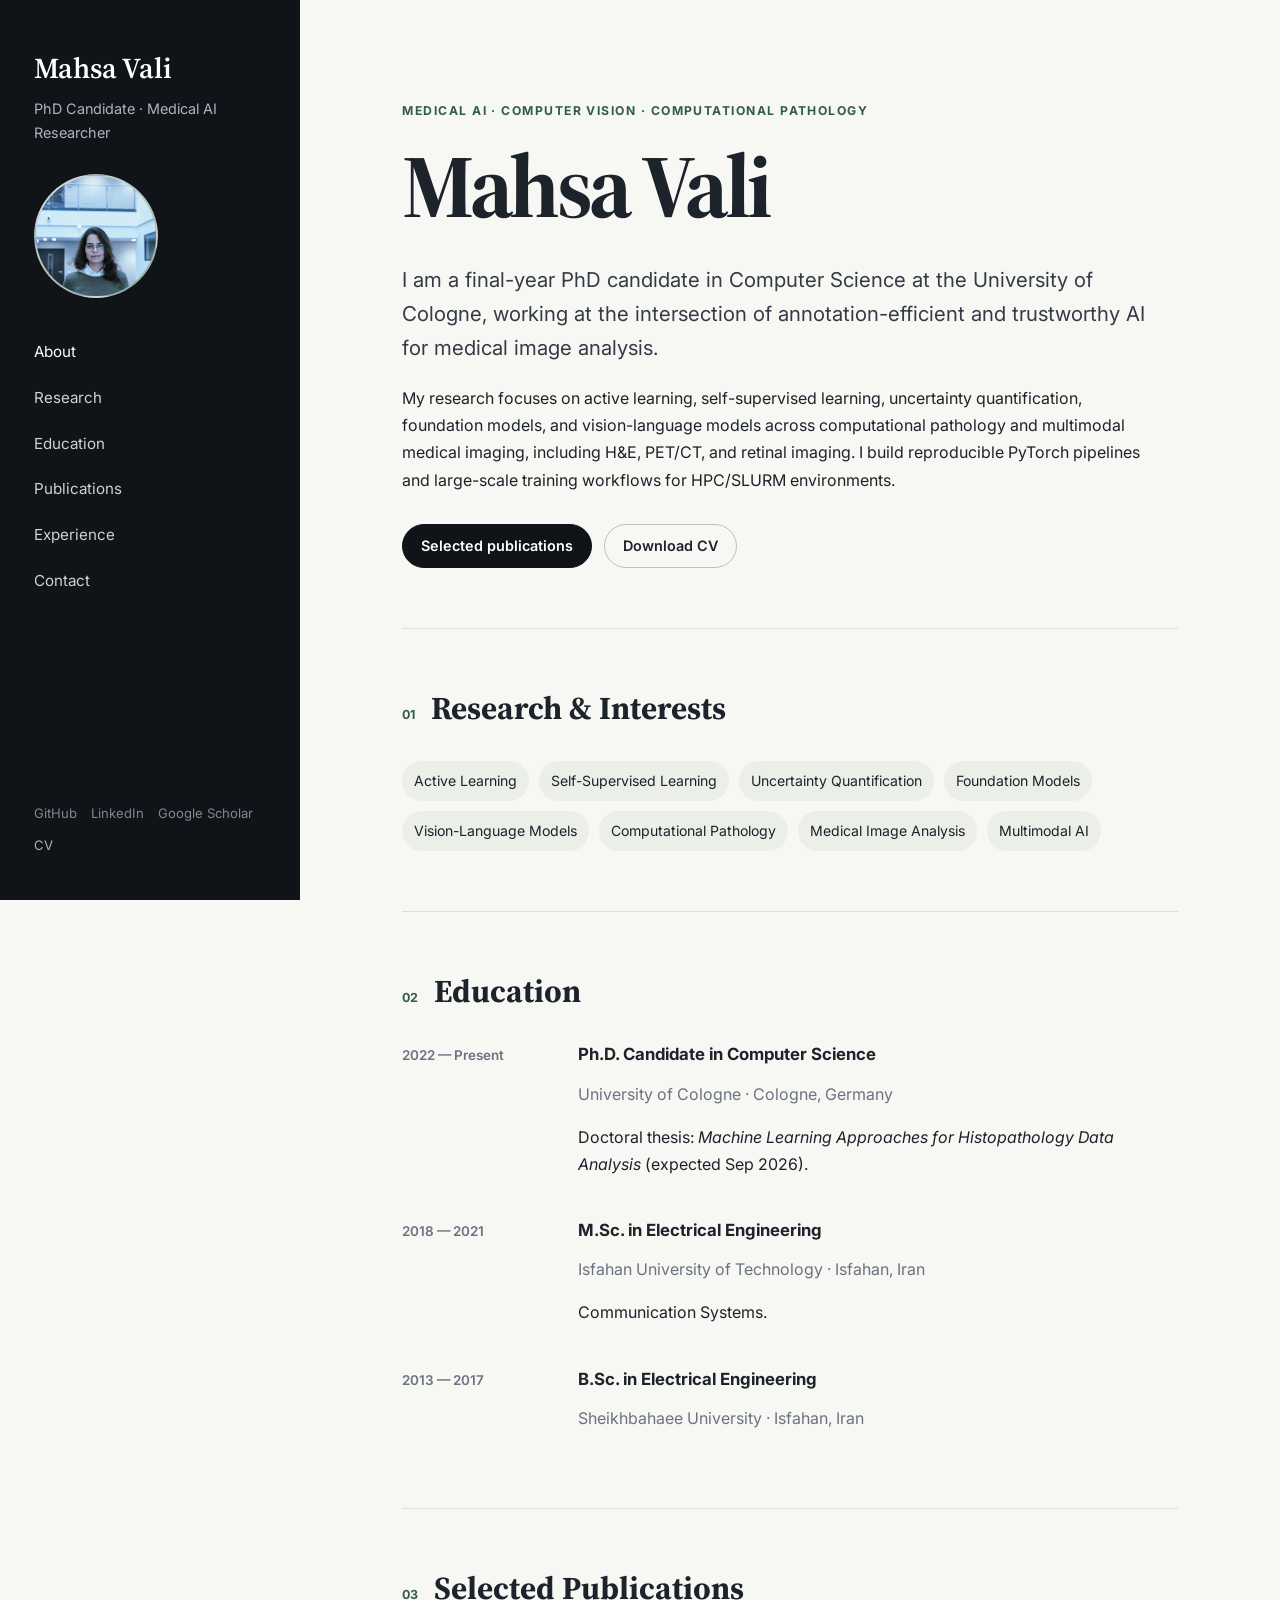
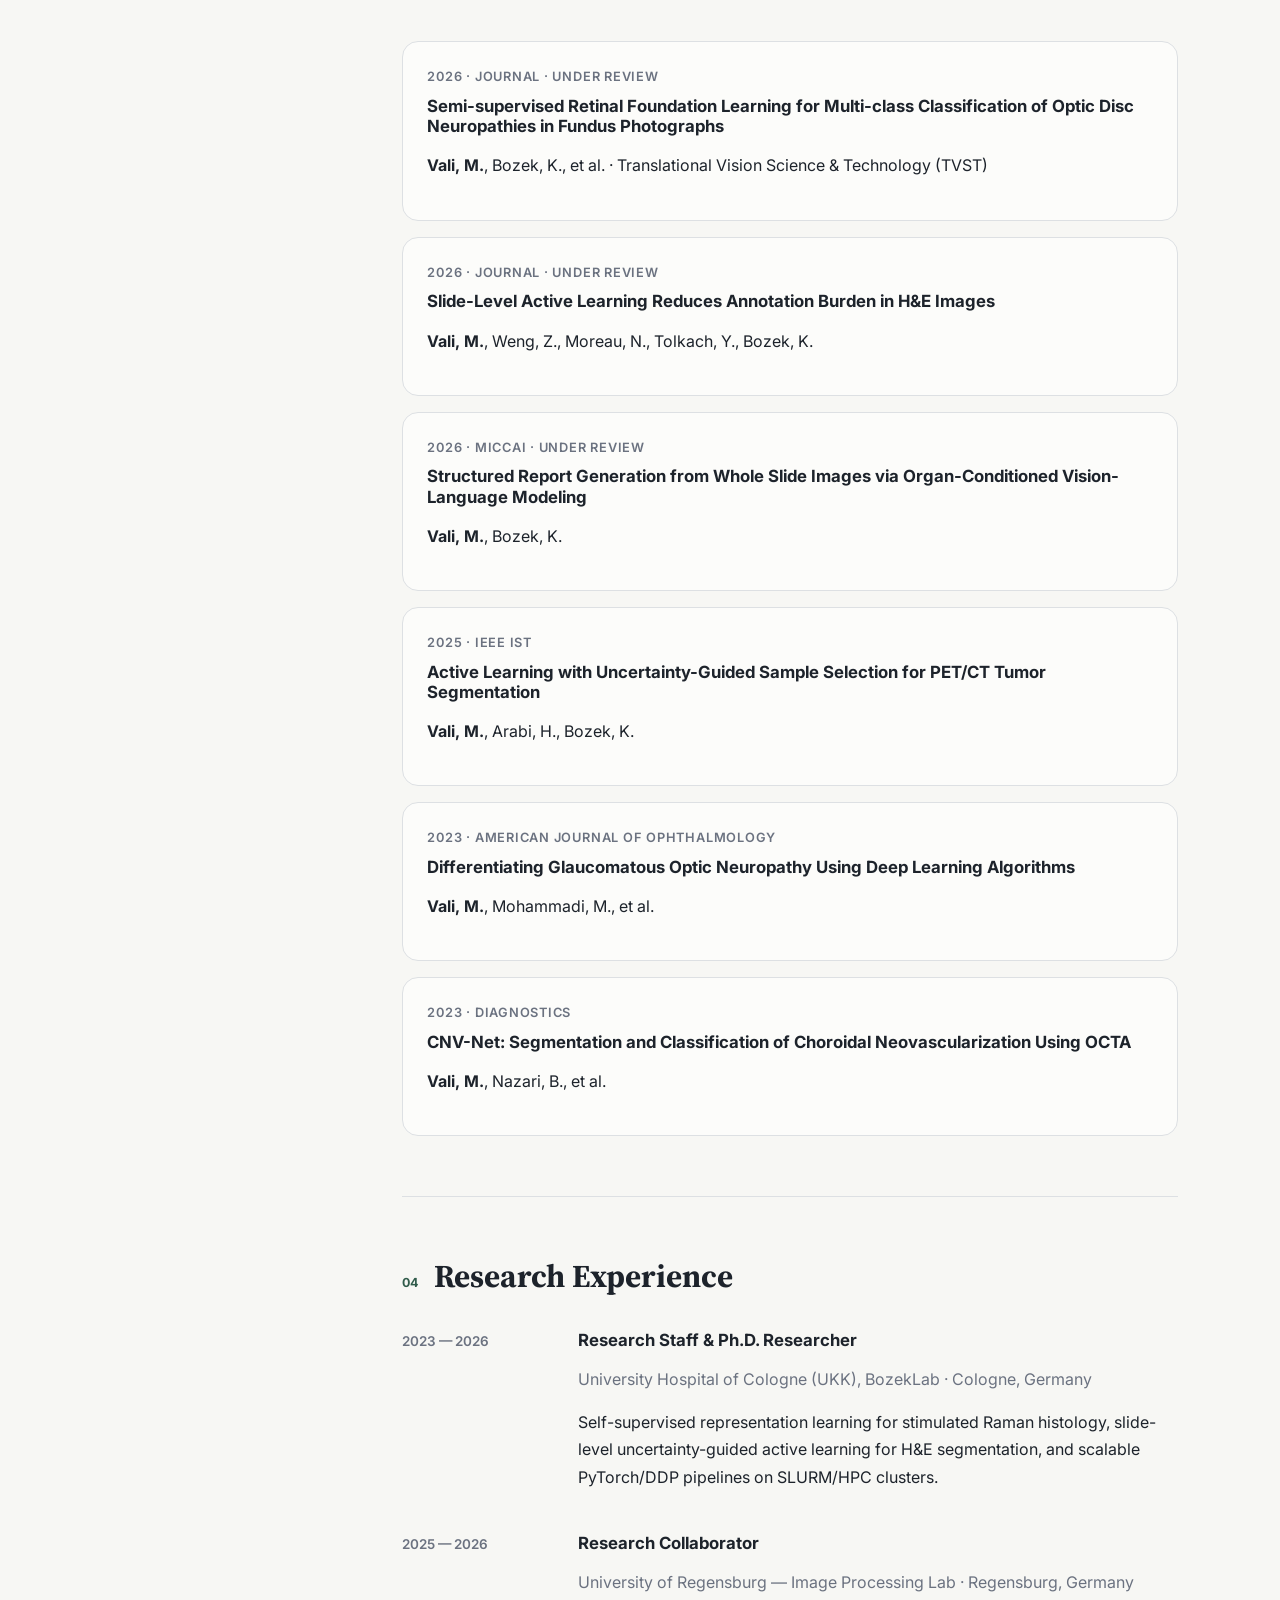
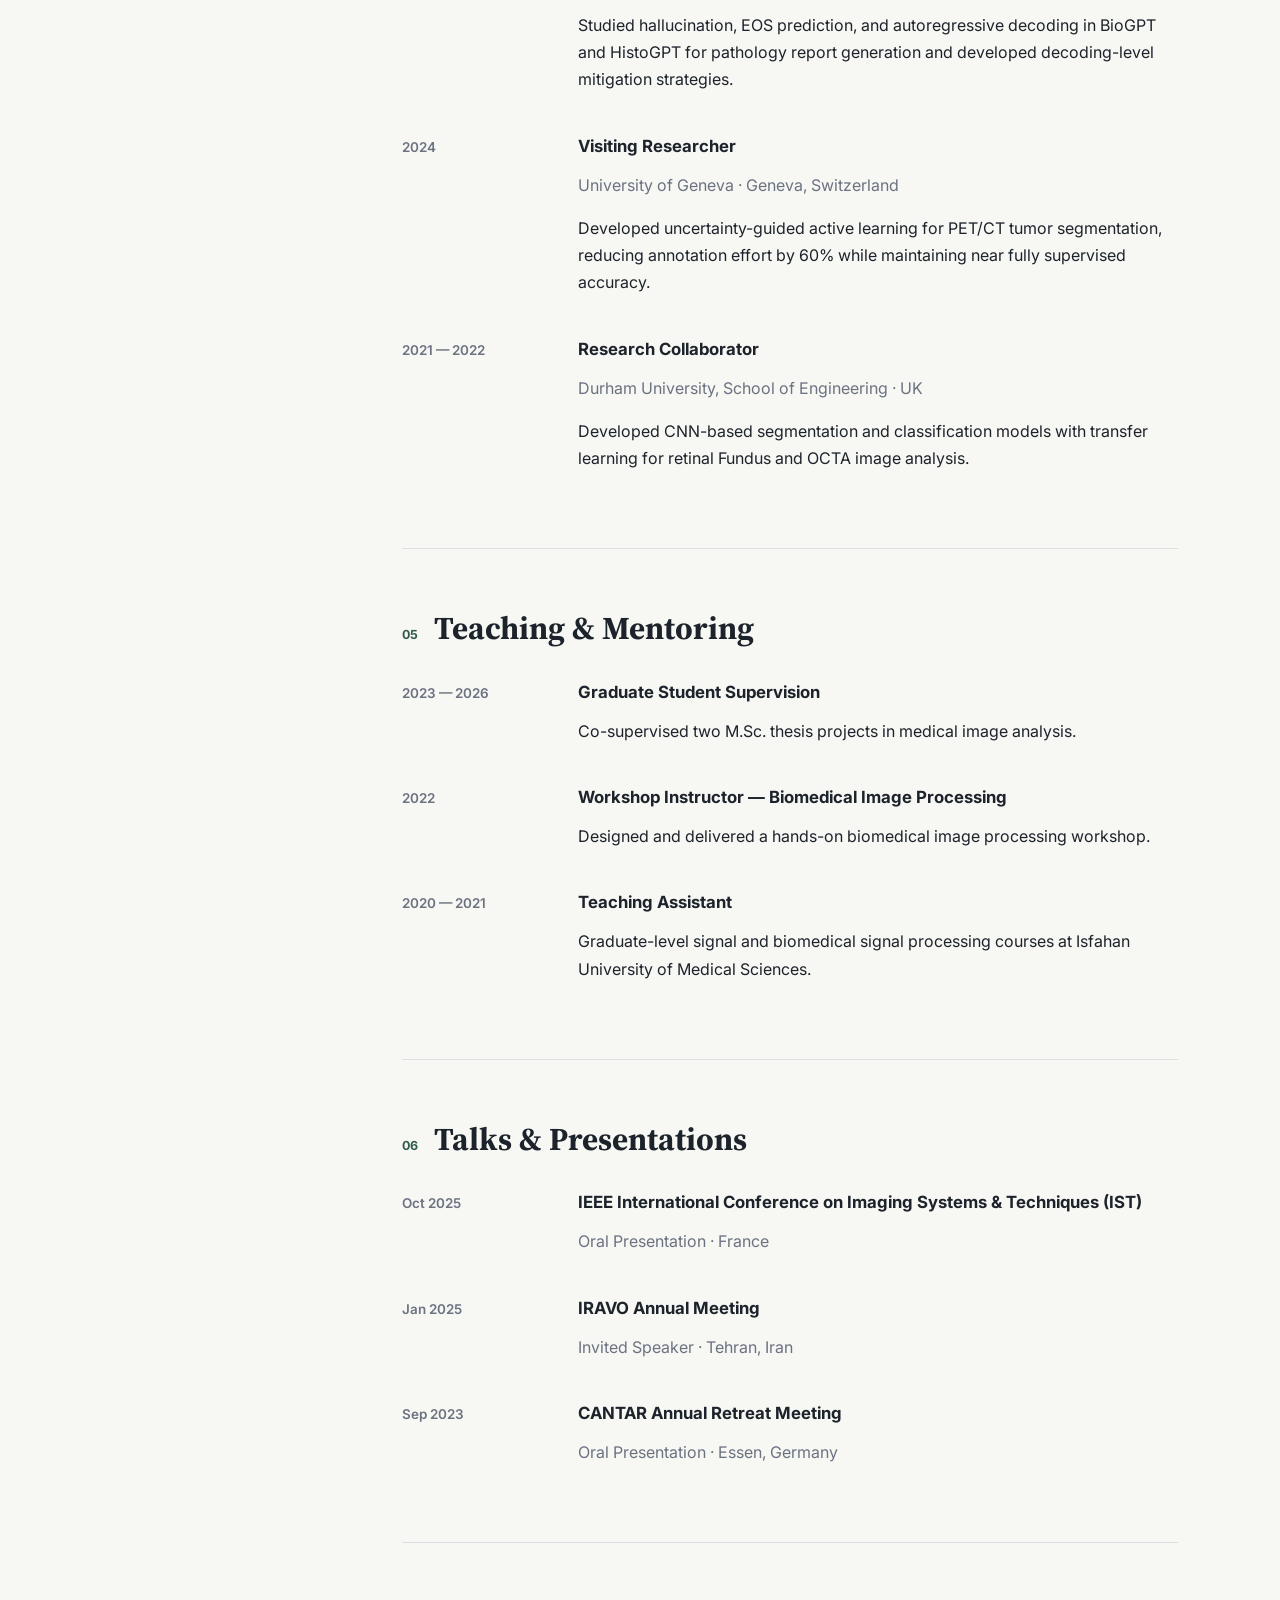
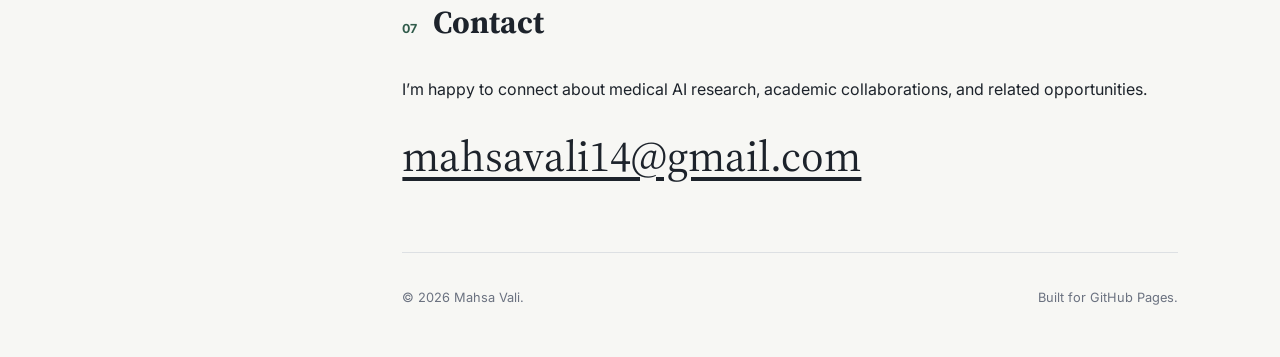
==== index.html @ ec0c9c68 "Add files via upload" ====
<!doctype html>
<html lang="en">
<head>
  <meta charset="utf-8" />
  <meta name="viewport" content="width=device-width, initial-scale=1" />
  <meta name="description" content="Mahsa Vali — PhD candidate and medical AI researcher working on trustworthy and annotation-efficient AI for medical image analysis." />
  <title>Mahsa Vali — Medical AI Researcher</title>
  <link rel="preconnect" href="https://fonts.googleapis.com">
  <link rel="preconnect" href="https://fonts.gstatic.com" crossorigin>
  <link href="https://fonts.googleapis.com/css2?family=Inter:wght@400;500;600;700&family=Source+Serif+4:wght@500;600&display=swap" rel="stylesheet">
  <link rel="stylesheet" href="assets/styles.css" />
</head>
<body>
  <div class="page-shell">
    <aside class="sidebar">
      <a class="brand" href="#home">Mahsa Vali</a>
      <p class="role">PhD Candidate · Medical AI Researcher</p>

      <img class="avatar" src="assets/profile.jpg" alt="Portrait of Mahsa Vali" />

      <nav class="nav" aria-label="Main navigation">
        <a href="#about">About</a>
        <a href="#research">Research</a>
        <a href="#education">Education</a>
        <a href="#publications">Publications</a>
        <a href="#experience">Experience</a>
        <a href="#contact">Contact</a>
      </nav>

      <div class="socials">
        <span>GitHub</span>
        <span>LinkedIn</span>
        <span>Google Scholar</span>
        <a href="assets/cv.pdf">CV</a>
      </div>
    </aside>

    <main class="content" id="home">
      <section class="hero" id="about">
        <span class="eyebrow">Medical AI · Computer Vision · Computational Pathology</span>
        <h1>Mahsa Vali</h1>
        <p class="lead">I am a final-year PhD candidate in Computer Science at the University of Cologne, working at the intersection of annotation-efficient and trustworthy AI for medical image analysis.</p>
        <p>My research focuses on active learning, self-supervised learning, uncertainty quantification, foundation models, and vision-language models across computational pathology and multimodal medical imaging, including H&amp;E, PET/CT, and retinal imaging. I build reproducible PyTorch pipelines and large-scale training workflows for HPC/SLURM environments.</p>
        <div class="cta-row">
          <a class="button primary" href="#publications">Selected publications</a>
          <a class="button" href="assets/cv.pdf">Download CV</a>
        </div>
      </section>

      <section id="research">
        <div class="section-heading">
          <span>01</span>
          <h2>Research & Interests</h2>
        </div>
        <div class="tag-grid">
          <span>Active Learning</span>
          <span>Self-Supervised Learning</span>
          <span>Uncertainty Quantification</span>
          <span>Foundation Models</span>
          <span>Vision-Language Models</span>
          <span>Computational Pathology</span>
          <span>Medical Image Analysis</span>
          <span>Multimodal AI</span>
        </div>
      </section>

      <section id="education">
        <div class="section-heading"><span>02</span><h2>Education</h2></div>
        <div class="timeline">
          <article><div class="time">2022 — Present</div><div><h3>Ph.D. Candidate in Computer Science</h3><p class="muted">University of Cologne · Cologne, Germany</p><p>Doctoral thesis: <em>Machine Learning Approaches for Histopathology Data Analysis</em> (expected Sep 2026).</p></div></article>
          <article><div class="time">2018 — 2021</div><div><h3>M.Sc. in Electrical Engineering</h3><p class="muted">Isfahan University of Technology · Isfahan, Iran</p><p>Communication Systems.</p></div></article>
          <article><div class="time">2013 — 2017</div><div><h3>B.Sc. in Electrical Engineering</h3><p class="muted">Sheikhbahaee University · Isfahan, Iran</p></div></article>
        </div>
      </section>

      <section id="publications">
        <div class="section-heading"><span>03</span><h2>Selected Publications</h2></div>
        <div class="cards">
          <article class="card"><p class="meta">2026 · Journal · Under review</p><h3>Semi-supervised Retinal Foundation Learning for Multi-class Classification of Optic Disc Neuropathies in Fundus Photographs</h3><p><strong>Vali, M.</strong>, Bozek, K., et al. · Translational Vision Science &amp; Technology (TVST)</p></article>
          <article class="card"><p class="meta">2026 · Journal · Under review</p><h3>Slide-Level Active Learning Reduces Annotation Burden in H&amp;E Images</h3><p><strong>Vali, M.</strong>, Weng, Z., Moreau, N., Tolkach, Y., Bozek, K.</p></article>
          <article class="card"><p class="meta">2026 · MICCAI · Under review</p><h3>Structured Report Generation from Whole Slide Images via Organ-Conditioned Vision-Language Modeling</h3><p><strong>Vali, M.</strong>, Bozek, K.</p></article>
          <article class="card"><p class="meta">2025 · IEEE IST</p><h3>Active Learning with Uncertainty-Guided Sample Selection for PET/CT Tumor Segmentation</h3><p><strong>Vali, M.</strong>, Arabi, H., Bozek, K.</p></article>
          <article class="card"><p class="meta">2023 · American Journal of Ophthalmology</p><h3>Differentiating Glaucomatous Optic Neuropathy Using Deep Learning Algorithms</h3><p><strong>Vali, M.</strong>, Mohammadi, M., et al.</p></article>
          <article class="card"><p class="meta">2023 · Diagnostics</p><h3>CNV-Net: Segmentation and Classification of Choroidal Neovascularization Using OCTA</h3><p><strong>Vali, M.</strong>, Nazari, B., et al.</p></article>
        </div>
      </section>

      <section id="experience">
        <div class="section-heading"><span>04</span><h2>Research Experience</h2></div>
        <div class="timeline">
          <article><div class="time">2023 — 2026</div><div><h3>Research Staff &amp; Ph.D. Researcher</h3><p class="muted">University Hospital of Cologne (UKK), BozekLab · Cologne, Germany</p><p>Self-supervised representation learning for stimulated Raman histology, slide-level uncertainty-guided active learning for H&amp;E segmentation, and scalable PyTorch/DDP pipelines on SLURM/HPC clusters.</p></div></article>
          <article><div class="time">2025 — 2026</div><div><h3>Research Collaborator</h3><p class="muted">University of Regensburg — Image Processing Lab · Regensburg, Germany</p><p>Studied hallucination, EOS prediction, and autoregressive decoding in BioGPT and HistoGPT for pathology report generation and developed decoding-level mitigation strategies.</p></div></article>
          <article><div class="time">2024</div><div><h3>Visiting Researcher</h3><p class="muted">University of Geneva · Geneva, Switzerland</p><p>Developed uncertainty-guided active learning for PET/CT tumor segmentation, reducing annotation effort by 60% while maintaining near fully supervised accuracy.</p></div></article>
          <article><div class="time">2021 — 2022</div><div><h3>Research Collaborator</h3><p class="muted">Durham University, School of Engineering · UK</p><p>Developed CNN-based segmentation and classification models with transfer learning for retinal Fundus and OCTA image analysis.</p></div></article>
        </div>
      </section>

      <section id="teaching">
        <div class="section-heading"><span>05</span><h2>Teaching &amp; Mentoring</h2></div>
        <div class="timeline">
          <article><div class="time">2023 — 2026</div><div><h3>Graduate Student Supervision</h3><p>Co-supervised two M.Sc. thesis projects in medical image analysis.</p></div></article>
          <article><div class="time">2022</div><div><h3>Workshop Instructor — Biomedical Image Processing</h3><p>Designed and delivered a hands-on biomedical image processing workshop.</p></div></article>
          <article><div class="time">2020 — 2021</div><div><h3>Teaching Assistant</h3><p>Graduate-level signal and biomedical signal processing courses at Isfahan University of Medical Sciences.</p></div></article>
        </div>
      </section>

      <section id="talks">
        <div class="section-heading"><span>06</span><h2>Talks &amp; Presentations</h2></div>
        <div class="timeline">
          <article><div class="time">Oct 2025</div><div><h3>IEEE International Conference on Imaging Systems &amp; Techniques (IST)</h3><p class="muted">Oral Presentation · France</p></div></article>
          <article><div class="time">Jan 2025</div><div><h3>IRAVO Annual Meeting</h3><p class="muted">Invited Speaker · Tehran, Iran</p></div></article>
          <article><div class="time">Sep 2023</div><div><h3>CANTAR Annual Retreat Meeting</h3><p class="muted">Oral Presentation · Essen, Germany</p></div></article>
        </div>
      </section>

      <section id="contact" class="contact-section">
        <div class="section-heading">
          <span>07</span>
          <h2>Contact</h2>
        </div>
        <p>I’m happy to connect about medical AI research, academic collaborations, and related opportunities.</p>
        <a class="email-link" href="mailto:mahsavali14@gmail.com">mahsavali14@gmail.com</a>
      </section>

      <footer>
        <span>© <span id="year"></span> Mahsa Vali.</span>
        <span>Built for GitHub Pages.</span>
      </footer>
    </main>
  </div>

  <script src="assets/script.js"></script>
</body>
</html>
---- assets/styles.css ----
:root {
  --bg: #f7f7f4;
  --panel: #101317;
  --text: #1d232b;
  --muted: #6b7280;
  --line: #dde0e3;
  --accent: #315c4b;
  --soft: #eceee8;
  --white: #ffffff;
}

* { box-sizing: border-box; }
html { scroll-behavior: smooth; }
body {
  margin: 0;
  background: var(--bg);
  color: var(--text);
  font-family: Inter, system-ui, -apple-system, BlinkMacSystemFont, "Segoe UI", sans-serif;
  line-height: 1.7;
}
a { color: inherit; }
.page-shell { min-height: 100vh; }
.sidebar {
  position: fixed;
  inset: 0 auto 0 0;
  width: 300px;
  padding: 44px 34px;
  background: var(--panel);
  color: var(--white);
  display: flex;
  flex-direction: column;
  overflow-y: auto;
}
.brand {
  font-family: "Source Serif 4", Georgia, serif;
  font-size: 1.8rem;
  font-weight: 600;
  text-decoration: none;
}
.role { margin: 4px 0 28px; color: #aeb5bd; font-size: .9rem; }
.avatar {
  width: 124px;
  aspect-ratio: 1;
  border-radius: 50%;
  display: grid;
  place-items: center;
  margin-bottom: 34px;
  background: linear-gradient(145deg, #d6ddda, #7e988e);
  color: #17362a;
  font-family: "Source Serif 4", Georgia, serif;
  font-size: 2rem;
  font-weight: 600;
}
.nav { display: grid; gap: 6px; }
.nav a {
  padding: 7px 0;
  color: #cdd2d7;
  text-decoration: none;
  font-size: .95rem;
}
.nav a:hover, .nav a.active { color: #fff; }
.socials {
  margin-top: auto;
  padding-top: 34px;
  display: flex;
  flex-wrap: wrap;
  gap: 9px 14px;
}
.socials a { color: #aeb5bd; font-size: .82rem; text-decoration: none; }
.socials a:hover { color: #fff; }
.content {
  margin-left: 300px;
  max-width: 1060px;
  padding: 72px 8vw 48px;
}
section { padding: 60px 0; border-bottom: 1px solid var(--line); }
.hero { padding-top: 24px; }
.eyebrow {
  display: inline-block;
  margin-bottom: 10px;
  color: var(--accent);
  font-weight: 700;
  letter-spacing: .12em;
  text-transform: uppercase;
  font-size: .76rem;
}
h1, h2, h3 { line-height: 1.2; }
h1 {
  margin: 0 0 24px;
  font-family: "Source Serif 4", Georgia, serif;
  font-size: clamp(3rem, 7vw, 5.7rem);
  letter-spacing: -.04em;
}
h2 {
  margin: 0;
  font-family: "Source Serif 4", Georgia, serif;
  font-size: 2rem;
}
h3 { margin: 0 0 8px; font-size: 1.05rem; }
p { max-width: 760px; }
.lead { font-size: 1.28rem; line-height: 1.65; color: #343b45; }
.muted, .meta { color: var(--muted); }
.cta-row { display: flex; flex-wrap: wrap; gap: 12px; margin-top: 30px; }
.button {
  display: inline-flex;
  align-items: center;
  min-height: 44px;
  padding: 0 18px;
  border: 1px solid #bac0c5;
  border-radius: 999px;
  text-decoration: none;
  font-weight: 600;
  font-size: .9rem;
}
.button.primary { background: var(--panel); color: #fff; border-color: var(--panel); }
.section-heading { display: flex; gap: 16px; align-items: baseline; margin-bottom: 34px; }
.section-heading > span { color: var(--accent); font-weight: 700; font-size: .78rem; }
.tag-grid { display: flex; flex-wrap: wrap; gap: 10px; }
.tag-grid span { padding: 8px 12px; background: var(--soft); border-radius: 999px; font-size: .88rem; }
.timeline { display: grid; gap: 26px; }
.timeline article { display: grid; grid-template-columns: 150px 1fr; gap: 26px; }
.time { color: var(--muted); font-size: .84rem; font-weight: 600; }
.cards { display: grid; gap: 16px; }
.card, .project-card {
  background: rgba(255,255,255,.62);
  border: 1px solid var(--line);
  border-radius: 16px;
  padding: 24px;
}
.meta { margin: 0 0 8px; font-size: .8rem; font-weight: 600; text-transform: uppercase; letter-spacing: .06em; }
.card-links { display: flex; gap: 16px; margin-top: 16px; }
.card-links a, .project-card a { color: var(--accent); font-size: .88rem; font-weight: 700; text-decoration: none; }
.project-grid { display: grid; grid-template-columns: repeat(3, 1fr); gap: 16px; }
.project-index { width: 36px; height: 36px; border-radius: 50%; display: grid; place-items: center; background: var(--soft); margin-bottom: 28px; font-weight: 700; }
.email-link { font-family: "Source Serif 4", Georgia, serif; font-size: clamp(1.6rem, 4vw, 2.7rem); text-underline-offset: 6px; }
footer { display: flex; justify-content: space-between; gap: 20px; padding-top: 34px; color: var(--muted); font-size: .8rem; }

@media (max-width: 900px) {
  .sidebar { position: relative; width: 100%; min-height: auto; padding: 28px 24px; }
  .avatar { width: 92px; margin-bottom: 20px; }
  .nav { display: flex; flex-wrap: wrap; gap: 4px 18px; }
  .socials { margin-top: 18px; padding-top: 0; }
  .content { margin-left: 0; padding: 42px 24px; }
  section { padding: 48px 0; }
  .project-grid { grid-template-columns: 1fr; }
}

@media (max-width: 600px) {
  .timeline article { grid-template-columns: 1fr; gap: 4px; }
  footer { flex-direction: column; }
  h1 { font-size: 3.4rem; }
}
.avatar { object-fit: cover; object-position: 50% 42%; border: 2px solid rgba(255,255,255,.12); }
.socials span { color: #7f8790; font-size: .82rem; cursor: default; }
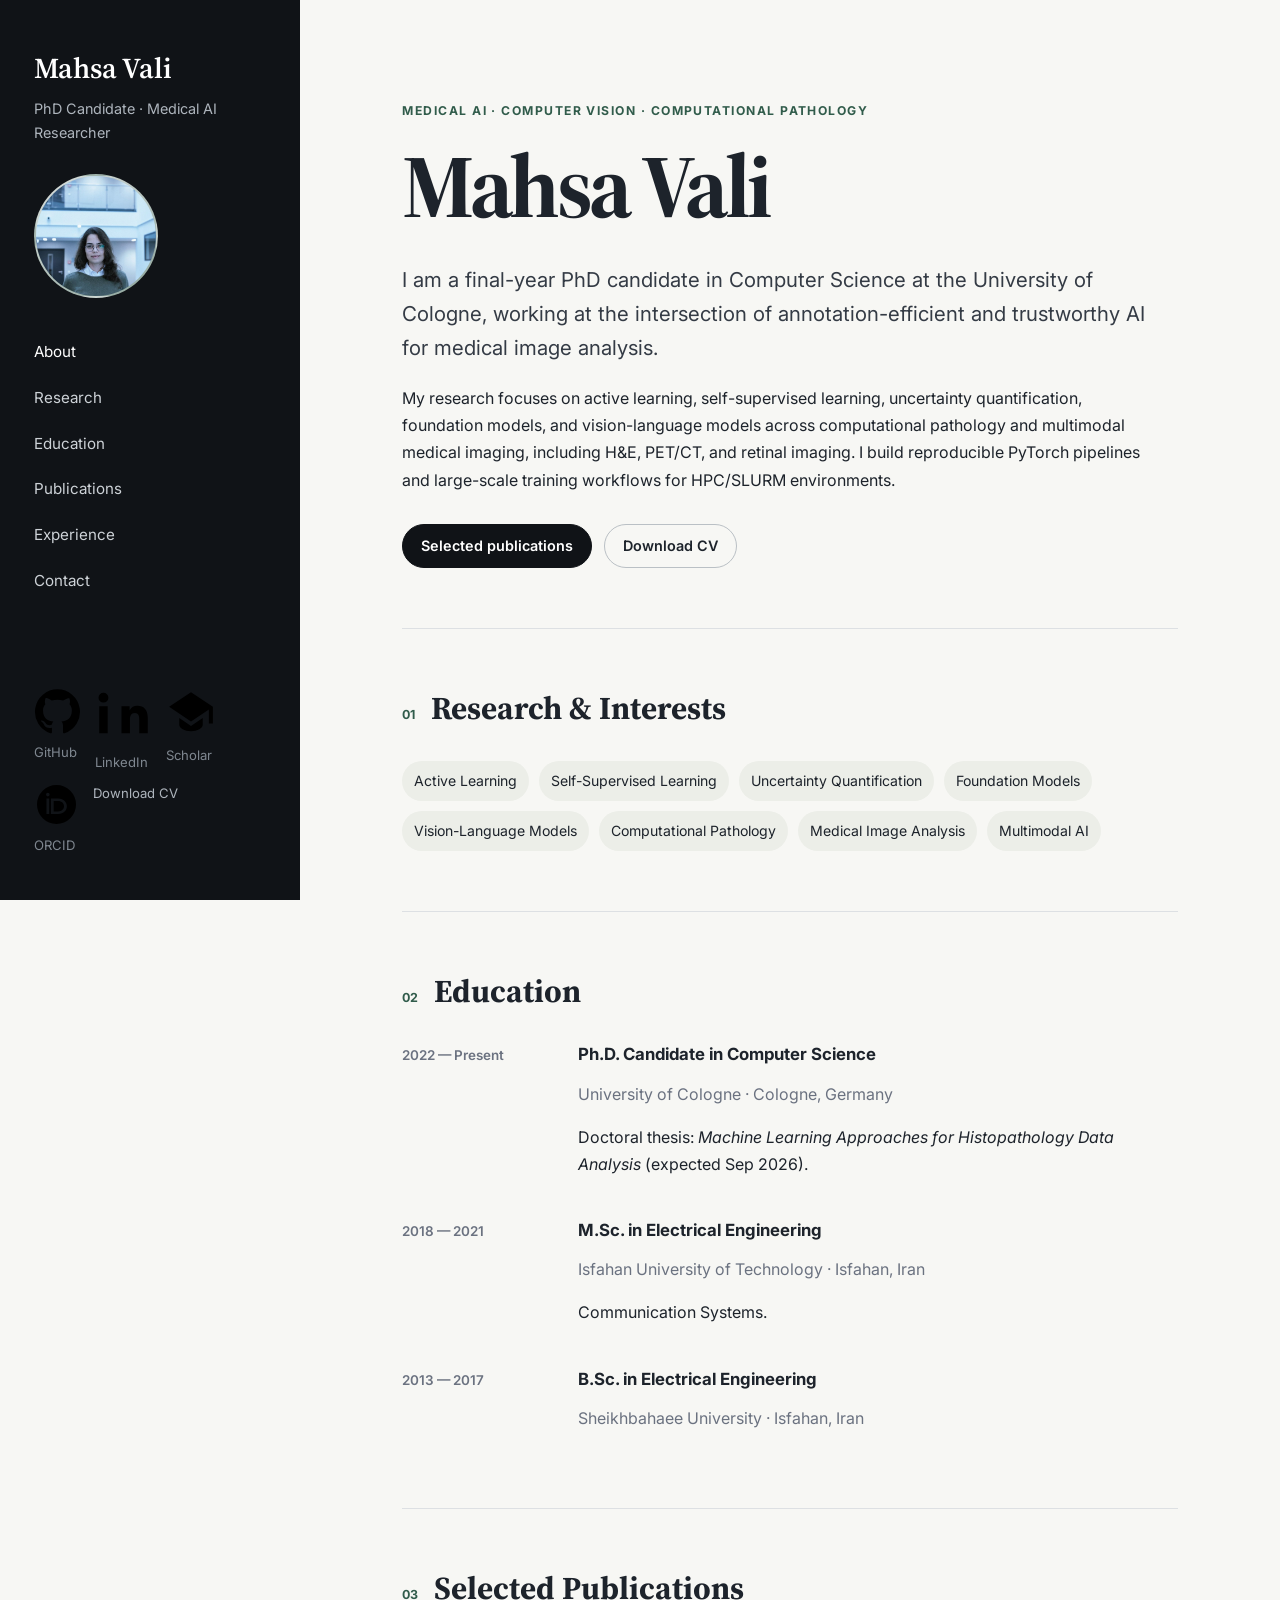
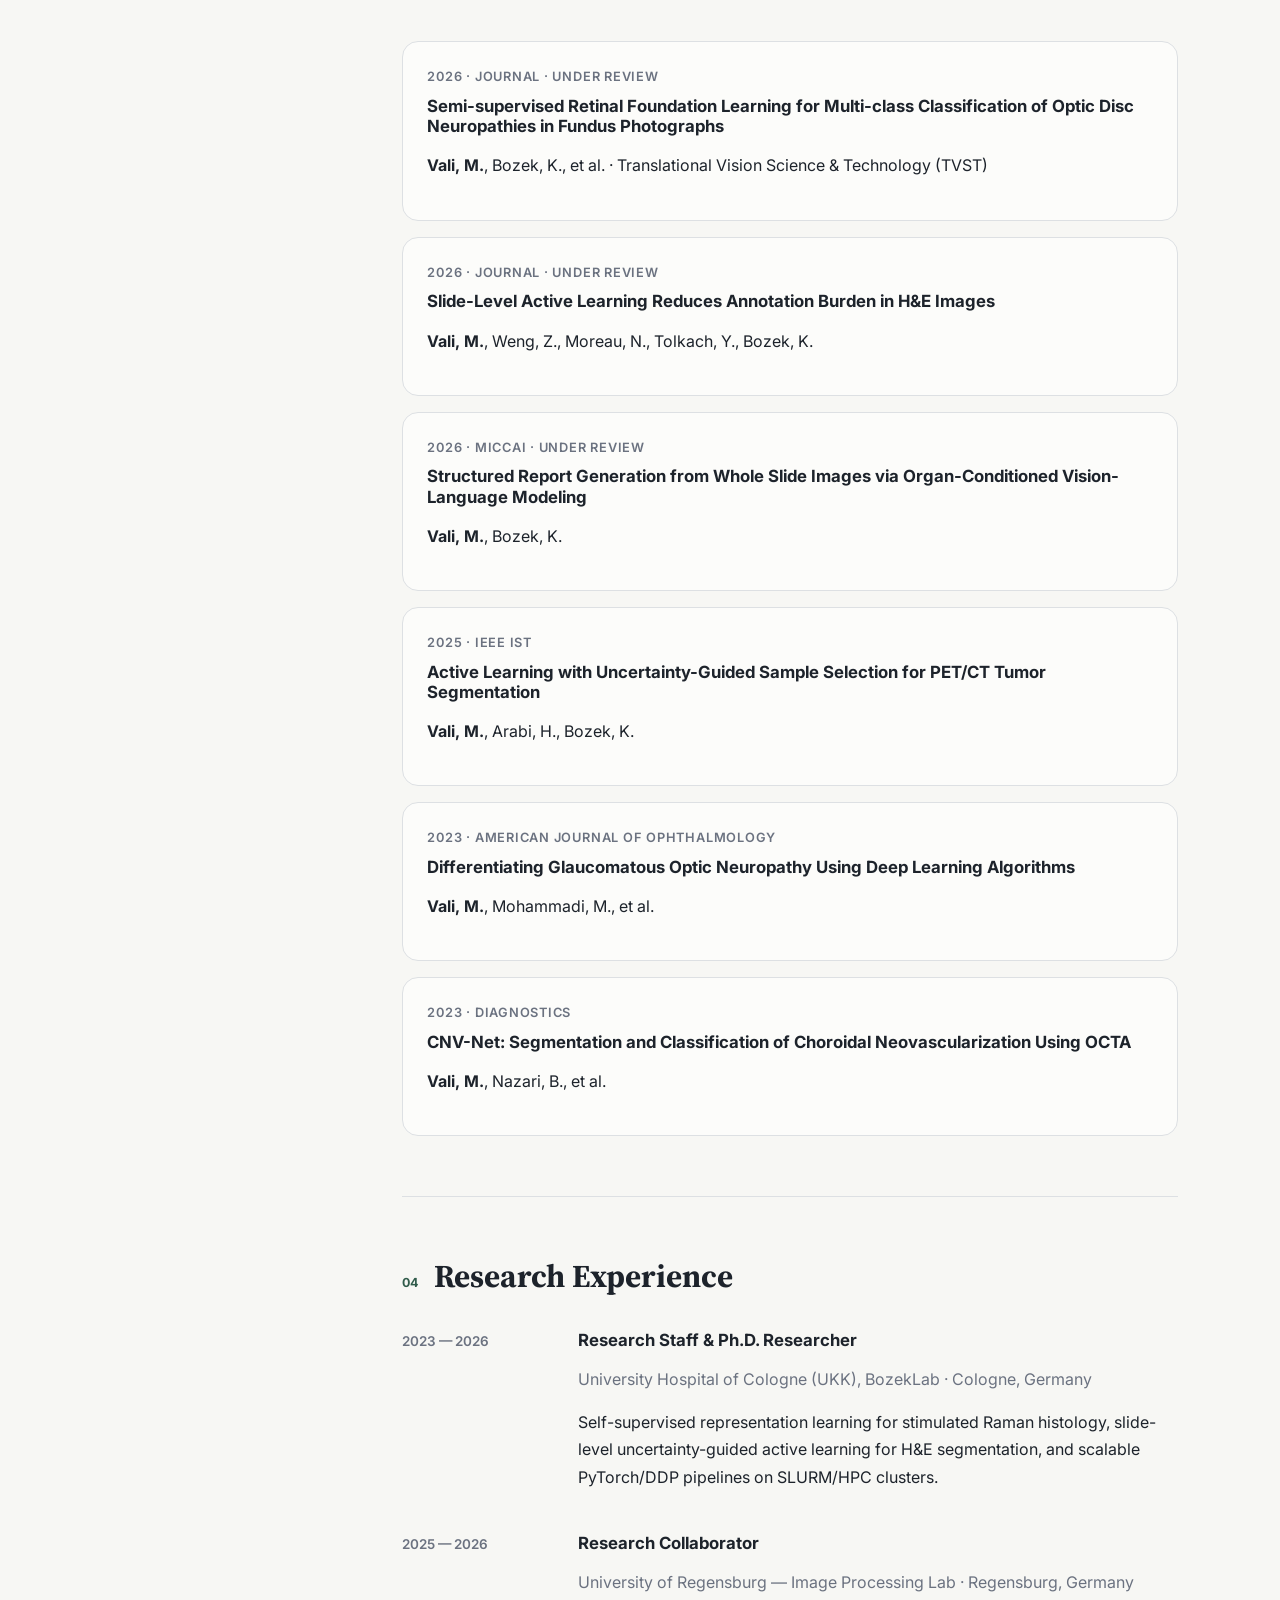
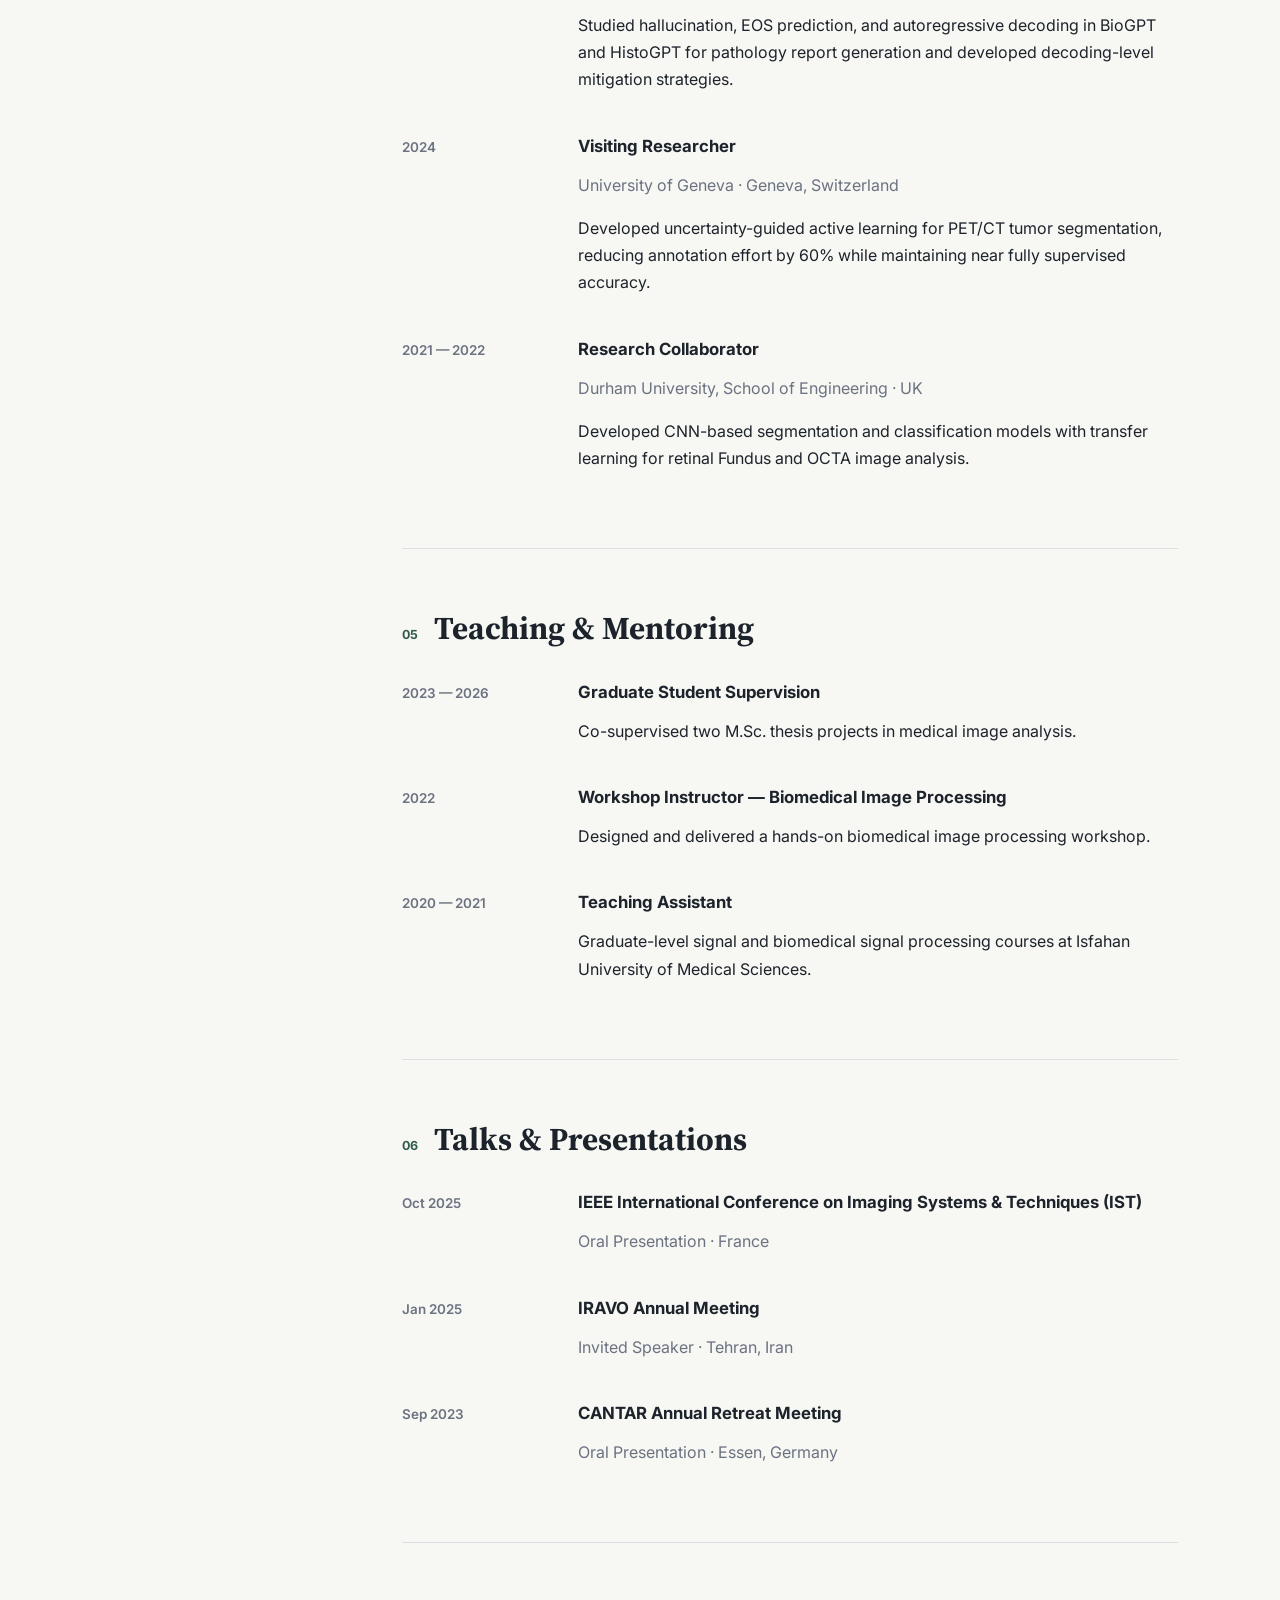
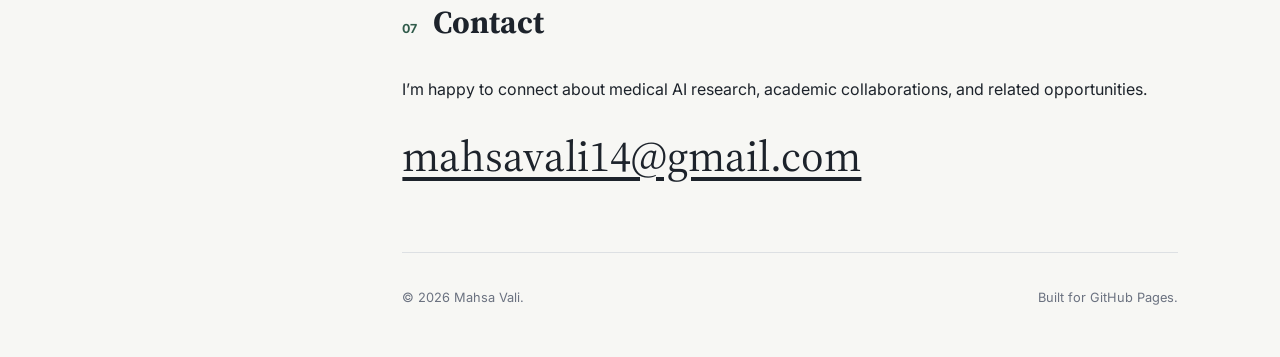
==== commit b2bbb6f4: "Add files via upload" ====
--- a/index.html
+++ b/index.html
@@ -27,11 +27,24 @@
         <a href="#contact">Contact</a>
       </nav>
 
-      <div class="socials">
-        <span>GitHub</span>
-        <span>LinkedIn</span>
-        <span>Google Scholar</span>
-        <a href="assets/cv.pdf">CV</a>
+      <div class="socials" aria-label="Professional profiles">
+        <a class="social-link" href="https://github.com/mahsavali" target="_blank" rel="noopener noreferrer" aria-label="GitHub">
+          <svg viewBox="0 0 24 24" aria-hidden="true"><path d="M12 .7a11.5 11.5 0 0 0-3.64 22.41c.58.1.79-.25.79-.56v-2.23c-3.23.7-3.91-1.37-3.91-1.37-.53-1.34-1.29-1.7-1.29-1.7-1.05-.72.08-.71.08-.71 1.16.08 1.77 1.19 1.77 1.19 1.03 1.77 2.7 1.26 3.36.96.1-.75.4-1.26.73-1.55-2.58-.29-5.29-1.29-5.29-5.75 0-1.27.45-2.31 1.19-3.12-.12-.29-.52-1.48.11-3.08 0 0 .97-.31 3.16 1.19A10.95 10.95 0 0 1 12 6c.98 0 1.95.13 2.87.39 2.19-1.5 3.16-1.19 3.16-1.19.63 1.6.23 2.79.11 3.08.74.81 1.19 1.85 1.19 3.12 0 4.47-2.72 5.45-5.31 5.74.42.36.79 1.07.79 2.16v3.25c0 .31.21.67.8.56A11.5 11.5 0 0 0 12 .7Z"/></svg>
+          <span>GitHub</span>
+        </a>
+        <a class="social-link" href="https://www.linkedin.com/in/mahsa-vali-8351ba172/" target="_blank" rel="noopener noreferrer" aria-label="LinkedIn">
+          <svg viewBox="0 0 24 24" aria-hidden="true"><path d="M5.34 7.67H1.78V19h3.56V7.67ZM3.56 2A2.07 2.07 0 1 0 3.56 6.14 2.07 2.07 0 0 0 3.56 2ZM22.22 12.51c0-3.41-1.82-5-4.25-5a3.7 3.7 0 0 0-3.36 1.85h-.05V7.67h-3.41V19h3.56v-5.61c0-1.48.28-2.91 2.11-2.91 1.81 0 1.83 1.69 1.83 3V19h3.56l.01-6.49Z"/></svg>
+          <span>LinkedIn</span>
+        </a>
+        <a class="social-link" href="https://scholar.google.com/citations?user=18wPZBQAAAAJ&hl=en" target="_blank" rel="noopener noreferrer" aria-label="Google Scholar">
+          <svg viewBox="0 0 24 24" aria-hidden="true"><path d="M12 2 1.5 9.05 12 16.1l8.58-5.76V17h1.92V9.05L12 2Zm-5.63 12.4v3.28c0 1.69 2.52 3.07 5.63 3.07s5.63-1.38 5.63-3.07V14.4L12 18.18 6.37 14.4Z"/></svg>
+          <span>Scholar</span>
+        </a>
+        <a class="social-link" href="https://orcid.org/0000-0002-8443-7749" target="_blank" rel="noopener noreferrer" aria-label="ORCID">
+          <svg viewBox="0 0 24 24" aria-hidden="true"><path d="M12 1.6A10.4 10.4 0 1 0 12 22.4 10.4 10.4 0 0 0 12 1.6ZM8.12 17.08H6.64V8.84h1.48v8.24Zm-.74-9.4a.96.96 0 1 1 0-1.92.96.96 0 0 1 0 1.92Zm3.12 9.4H9.02V8.84h3.88c3.04 0 4.63 2.17 4.63 4.12 0 2.13-1.66 4.12-4.61 4.12H10.5Zm2.28-6.91H10.5v5.58h2.33c2.07 0 3.18-1.4 3.18-2.79 0-1.43-1.13-2.79-3.23-2.79Z"/></svg>
+          <span>ORCID</span>
+        </a>
+        <a class="cv-link" href="assets/cv.pdf" target="_blank" rel="noopener noreferrer">Download CV</a>
       </div>
     </aside>
 
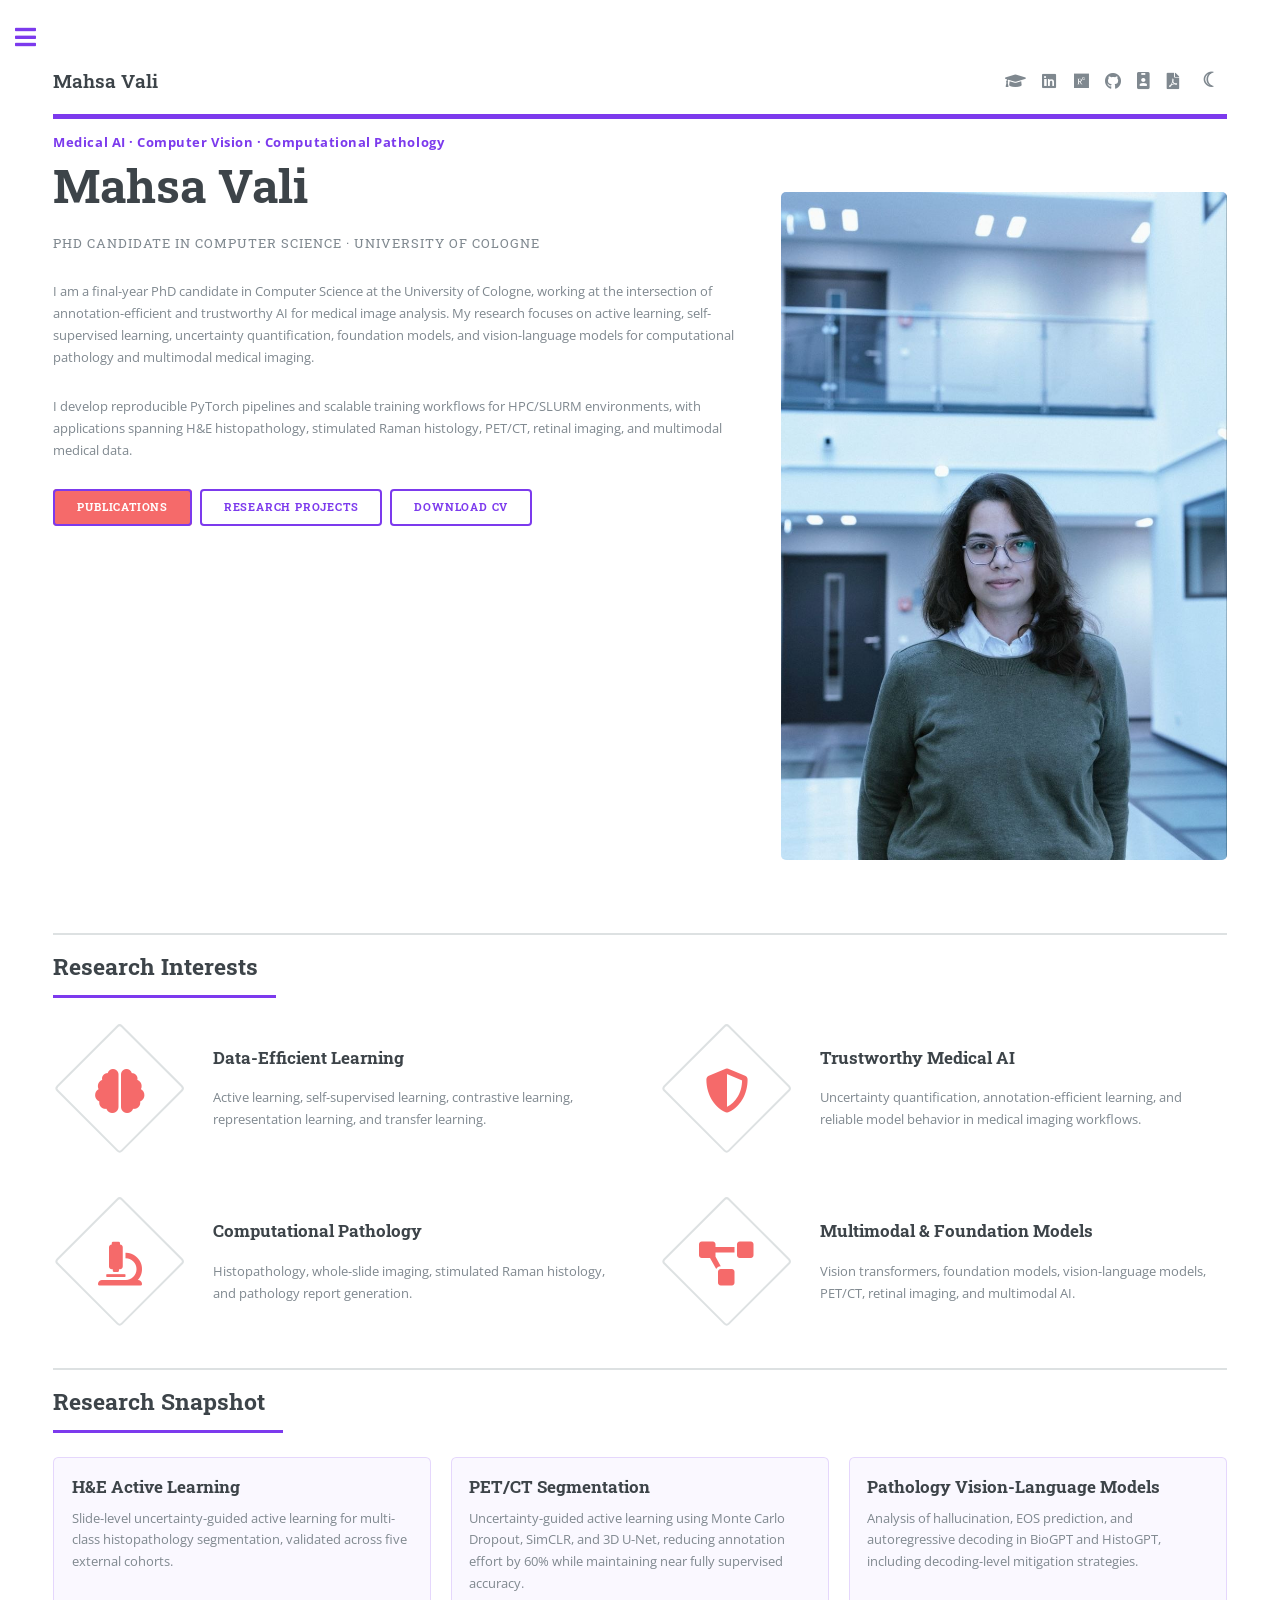
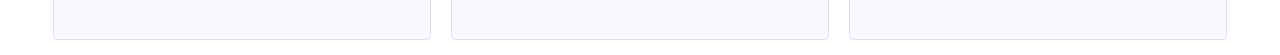
==== commit 554a62c2: "Add files via upload" ====
--- a/index.html
+++ b/index.html
@@ -1,147 +1,75 @@
-<!doctype html>
-<html lang="en">
-<head>
-  <meta charset="utf-8" />
-  <meta name="viewport" content="width=device-width, initial-scale=1" />
-  <meta name="description" content="Mahsa Vali — PhD candidate and medical AI researcher working on trustworthy and annotation-efficient AI for medical image analysis." />
-  <title>Mahsa Vali — Medical AI Researcher</title>
-  <link rel="preconnect" href="https://fonts.googleapis.com">
-  <link rel="preconnect" href="https://fonts.gstatic.com" crossorigin>
-  <link href="https://fonts.googleapis.com/css2?family=Inter:wght@400;500;600;700&family=Source+Serif+4:wght@500;600&display=swap" rel="stylesheet">
-  <link rel="stylesheet" href="assets/styles.css" />
-</head>
-<body>
-  <div class="page-shell">
-    <aside class="sidebar">
-      <a class="brand" href="#home">Mahsa Vali</a>
-      <p class="role">PhD Candidate · Medical AI Researcher</p>
+<!DOCTYPE HTML>
+<!-- Editorial by HTML5 UP | html5up.net | CCA 3.0 license -->
+<html><head>
+<title>Mahsa Vali - Home</title>
+<meta charset="utf-8" />
+<meta name="viewport" content="width=device-width, initial-scale=1, user-scalable=no" />
+<meta name="description" content="Mahsa Vali is a PhD candidate in Computer Science working on trustworthy and annotation-efficient AI for medical image analysis." />
+<meta name="keywords" content="Mahsa Vali, medical AI, medical image analysis, computational pathology, active learning, self-supervised learning, uncertainty quantification" />
+<meta name="author" content="Mahsa Vali" />
+<meta property="og:title" content="Mahsa Vali - Home" />
+<meta property="og:type" content="website" />
+<meta property="og:url" content="https://mahsavali.github.io/" />
+<meta property="og:description" content="Mahsa Vali is a PhD candidate in Computer Science working on trustworthy and annotation-efficient AI for medical image analysis." />
+<meta property="og:image" content="https://mahsavali.github.io/images/mahsa-vali.jpg" />
+<link rel="icon" type="image/png" sizes="32x32" href="images/favicons/Web/home-32.png" />
+<link rel="stylesheet" href="assets/css/main.css" />
+</head><body class="is-preload"><div id="wrapper"><div id="main"><div class="inner"><header id="header"><a href="index.html" class="logo"><h3><strong>Mahsa Vali</strong></h3></a>
+<ul class="icons">
+  <li><a href="https://scholar.google.com/citations?user=18wPZBQAAAAJ&amp;hl=en" target="_blank" rel="noopener" class="icon solid fa-graduation-cap" title="Google Scholar"><span class="label">Google Scholar</span></a></li>
+  <li><a href="https://www.linkedin.com/in/mahsa-vali-8351ba172/" target="_blank" rel="noopener" class="icon brands fa-linkedin" title="LinkedIn"><span class="label">LinkedIn</span></a></li>
+  <li><a href="https://www.researchgate.net/profile/Mahsa-Vali" target="_blank" rel="noopener" class="icon brands fa-researchgate" title="ResearchGate"><span class="label">ResearchGate</span></a></li>
+  <li><a href="https://github.com/mahsavali" target="_blank" rel="noopener" class="icon brands fa-github" title="GitHub"><span class="label">GitHub</span></a></li>
+  <li><a href="https://orcid.org/0000-0002-8443-7749" target="_blank" rel="noopener" class="icon solid fa-id-badge" title="ORCID"><span class="label">ORCID</span></a></li>
+  <li><a href="files/Mahsa_Vali_CV.pdf" target="_blank" class="icon solid fa-file-pdf" title="CV"><span class="label">CV</span></a></li>
+  <li><button id="theme-toggle" class="theme-toggle" aria-label="Switch theme" title="Light/Dark mode">☾</button></li>
+</ul></header>
+<section id="banner">
+  <div class="content">
+    <div class="profile-kicker">Medical AI · Computer Vision · Computational Pathology</div>
+    <header><h1>Mahsa Vali</h1><p>PhD Candidate in Computer Science · University of Cologne</p></header>
+    <p>I am a final-year PhD candidate in Computer Science at the University of Cologne, working at the intersection of annotation-efficient and trustworthy AI for medical image analysis. My research focuses on active learning, self-supervised learning, uncertainty quantification, foundation models, and vision-language models for computational pathology and multimodal medical imaging.</p>
+    <p>I develop reproducible PyTorch pipelines and scalable training workflows for HPC/SLURM environments, with applications spanning H&amp;E histopathology, stimulated Raman histology, PET/CT, retinal imaging, and multimodal medical data.</p>
+    <div class="quick-links"><a href="publications.html" class="button primary">Publications</a><a href="projects.html" class="button">Research Projects</a><a href="files/Mahsa_Vali_CV.pdf" class="button" target="_blank">Download CV</a></div>
+  </div>
+  <span class="image object"><img src="images/mahsa-vali.jpg" alt="Portrait of Mahsa Vali" /></span>
+</section>
+<section><header class="major"><h2>Research Interests</h2></header>
+<div class="features">
+  <article><span class="icon solid fa-brain"></span><div class="content"><h3>Data-Efficient Learning</h3><p>Active learning, self-supervised learning, contrastive learning, representation learning, and transfer learning.</p></div></article>
+  <article><span class="icon solid fa-shield-alt"></span><div class="content"><h3>Trustworthy Medical AI</h3><p>Uncertainty quantification, annotation-efficient learning, and reliable model behavior in medical imaging workflows.</p></div></article>
+  <article><span class="icon solid fa-microscope"></span><div class="content"><h3>Computational Pathology</h3><p>Histopathology, whole-slide imaging, stimulated Raman histology, and pathology report generation.</p></div></article>
+  <article><span class="icon solid fa-project-diagram"></span><div class="content"><h3>Multimodal &amp; Foundation Models</h3><p>Vision transformers, foundation models, vision-language models, PET/CT, retinal imaging, and multimodal AI.</p></div></article>
+</div></section>
+<section><header class="major"><h2>Research Snapshot</h2></header><div class="row">
+<div class="col-4 col-12-medium"><div class="project-card"><h3>H&amp;E Active Learning</h3><p>Slide-level uncertainty-guided active learning for multi-class histopathology segmentation, validated across five external cohorts.</p></div></div>
+<div class="col-4 col-12-medium"><div class="project-card"><h3>PET/CT Segmentation</h3><p>Uncertainty-guided active learning using Monte Carlo Dropout, SimCLR, and 3D U-Net, reducing annotation effort by 60% while maintaining near fully supervised accuracy.</p></div></div>
+<div class="col-4 col-12-medium"><div class="project-card"><h3>Pathology Vision-Language Models</h3><p>Analysis of hallucination, EOS prediction, and autoregressive decoding in BioGPT and HistoGPT, including decoding-level mitigation strategies.</p></div></div>
+</div></section></div></div>
+<div id="sidebar"><div class="inner">
 
-      <img class="avatar" src="assets/profile.jpg" alt="Portrait of Mahsa Vali" />
-
-      <nav class="nav" aria-label="Main navigation">
-        <a href="#about">About</a>
-        <a href="#research">Research</a>
-        <a href="#education">Education</a>
-        <a href="#publications">Publications</a>
-        <a href="#experience">Experience</a>
-        <a href="#contact">Contact</a>
-      </nav>
-
-      <div class="socials" aria-label="Professional profiles">
-        <a class="social-link" href="https://github.com/mahsavali" target="_blank" rel="noopener noreferrer" aria-label="GitHub">
-          <svg viewBox="0 0 24 24" aria-hidden="true"><path d="M12 .7a11.5 11.5 0 0 0-3.64 22.41c.58.1.79-.25.79-.56v-2.23c-3.23.7-3.91-1.37-3.91-1.37-.53-1.34-1.29-1.7-1.29-1.7-1.05-.72.08-.71.08-.71 1.16.08 1.77 1.19 1.77 1.19 1.03 1.77 2.7 1.26 3.36.96.1-.75.4-1.26.73-1.55-2.58-.29-5.29-1.29-5.29-5.75 0-1.27.45-2.31 1.19-3.12-.12-.29-.52-1.48.11-3.08 0 0 .97-.31 3.16 1.19A10.95 10.95 0 0 1 12 6c.98 0 1.95.13 2.87.39 2.19-1.5 3.16-1.19 3.16-1.19.63 1.6.23 2.79.11 3.08.74.81 1.19 1.85 1.19 3.12 0 4.47-2.72 5.45-5.31 5.74.42.36.79 1.07.79 2.16v3.25c0 .31.21.67.8.56A11.5 11.5 0 0 0 12 .7Z"/></svg>
-          <span>GitHub</span>
-        </a>
-        <a class="social-link" href="https://www.linkedin.com/in/mahsa-vali-8351ba172/" target="_blank" rel="noopener noreferrer" aria-label="LinkedIn">
-          <svg viewBox="0 0 24 24" aria-hidden="true"><path d="M5.34 7.67H1.78V19h3.56V7.67ZM3.56 2A2.07 2.07 0 1 0 3.56 6.14 2.07 2.07 0 0 0 3.56 2ZM22.22 12.51c0-3.41-1.82-5-4.25-5a3.7 3.7 0 0 0-3.36 1.85h-.05V7.67h-3.41V19h3.56v-5.61c0-1.48.28-2.91 2.11-2.91 1.81 0 1.83 1.69 1.83 3V19h3.56l.01-6.49Z"/></svg>
-          <span>LinkedIn</span>
-        </a>
-        <a class="social-link" href="https://scholar.google.com/citations?user=18wPZBQAAAAJ&hl=en" target="_blank" rel="noopener noreferrer" aria-label="Google Scholar">
-          <svg viewBox="0 0 24 24" aria-hidden="true"><path d="M12 2 1.5 9.05 12 16.1l8.58-5.76V17h1.92V9.05L12 2Zm-5.63 12.4v3.28c0 1.69 2.52 3.07 5.63 3.07s5.63-1.38 5.63-3.07V14.4L12 18.18 6.37 14.4Z"/></svg>
-          <span>Scholar</span>
-        </a>
-        <a class="social-link" href="https://orcid.org/0000-0002-8443-7749" target="_blank" rel="noopener noreferrer" aria-label="ORCID">
-          <svg viewBox="0 0 24 24" aria-hidden="true"><path d="M12 1.6A10.4 10.4 0 1 0 12 22.4 10.4 10.4 0 0 0 12 1.6ZM8.12 17.08H6.64V8.84h1.48v8.24Zm-.74-9.4a.96.96 0 1 1 0-1.92.96.96 0 0 1 0 1.92Zm3.12 9.4H9.02V8.84h3.88c3.04 0 4.63 2.17 4.63 4.12 0 2.13-1.66 4.12-4.61 4.12H10.5Zm2.28-6.91H10.5v5.58h2.33c2.07 0 3.18-1.4 3.18-2.79 0-1.43-1.13-2.79-3.23-2.79Z"/></svg>
-          <span>ORCID</span>
-        </a>
-        <a class="cv-link" href="assets/cv.pdf" target="_blank" rel="noopener noreferrer">Download CV</a>
-      </div>
-    </aside>
-
-    <main class="content" id="home">
-      <section class="hero" id="about">
-        <span class="eyebrow">Medical AI · Computer Vision · Computational Pathology</span>
-        <h1>Mahsa Vali</h1>
-        <p class="lead">I am a final-year PhD candidate in Computer Science at the University of Cologne, working at the intersection of annotation-efficient and trustworthy AI for medical image analysis.</p>
-        <p>My research focuses on active learning, self-supervised learning, uncertainty quantification, foundation models, and vision-language models across computational pathology and multimodal medical imaging, including H&amp;E, PET/CT, and retinal imaging. I build reproducible PyTorch pipelines and large-scale training workflows for HPC/SLURM environments.</p>
-        <div class="cta-row">
-          <a class="button primary" href="#publications">Selected publications</a>
-          <a class="button" href="assets/cv.pdf">Download CV</a>
-        </div>
-      </section>
-
-      <section id="research">
-        <div class="section-heading">
-          <span>01</span>
-          <h2>Research & Interests</h2>
-        </div>
-        <div class="tag-grid">
-          <span>Active Learning</span>
-          <span>Self-Supervised Learning</span>
-          <span>Uncertainty Quantification</span>
-          <span>Foundation Models</span>
-          <span>Vision-Language Models</span>
-          <span>Computational Pathology</span>
-          <span>Medical Image Analysis</span>
-          <span>Multimodal AI</span>
-        </div>
-      </section>
-
-      <section id="education">
-        <div class="section-heading"><span>02</span><h2>Education</h2></div>
-        <div class="timeline">
-          <article><div class="time">2022 — Present</div><div><h3>Ph.D. Candidate in Computer Science</h3><p class="muted">University of Cologne · Cologne, Germany</p><p>Doctoral thesis: <em>Machine Learning Approaches for Histopathology Data Analysis</em> (expected Sep 2026).</p></div></article>
-          <article><div class="time">2018 — 2021</div><div><h3>M.Sc. in Electrical Engineering</h3><p class="muted">Isfahan University of Technology · Isfahan, Iran</p><p>Communication Systems.</p></div></article>
-          <article><div class="time">2013 — 2017</div><div><h3>B.Sc. in Electrical Engineering</h3><p class="muted">Sheikhbahaee University · Isfahan, Iran</p></div></article>
-        </div>
-      </section>
-
-      <section id="publications">
-        <div class="section-heading"><span>03</span><h2>Selected Publications</h2></div>
-        <div class="cards">
-          <article class="card"><p class="meta">2026 · Journal · Under review</p><h3>Semi-supervised Retinal Foundation Learning for Multi-class Classification of Optic Disc Neuropathies in Fundus Photographs</h3><p><strong>Vali, M.</strong>, Bozek, K., et al. · Translational Vision Science &amp; Technology (TVST)</p></article>
-          <article class="card"><p class="meta">2026 · Journal · Under review</p><h3>Slide-Level Active Learning Reduces Annotation Burden in H&amp;E Images</h3><p><strong>Vali, M.</strong>, Weng, Z., Moreau, N., Tolkach, Y., Bozek, K.</p></article>
-          <article class="card"><p class="meta">2026 · MICCAI · Under review</p><h3>Structured Report Generation from Whole Slide Images via Organ-Conditioned Vision-Language Modeling</h3><p><strong>Vali, M.</strong>, Bozek, K.</p></article>
-          <article class="card"><p class="meta">2025 · IEEE IST</p><h3>Active Learning with Uncertainty-Guided Sample Selection for PET/CT Tumor Segmentation</h3><p><strong>Vali, M.</strong>, Arabi, H., Bozek, K.</p></article>
-          <article class="card"><p class="meta">2023 · American Journal of Ophthalmology</p><h3>Differentiating Glaucomatous Optic Neuropathy Using Deep Learning Algorithms</h3><p><strong>Vali, M.</strong>, Mohammadi, M., et al.</p></article>
-          <article class="card"><p class="meta">2023 · Diagnostics</p><h3>CNV-Net: Segmentation and Classification of Choroidal Neovascularization Using OCTA</h3><p><strong>Vali, M.</strong>, Nazari, B., et al.</p></article>
-        </div>
-      </section>
-
-      <section id="experience">
-        <div class="section-heading"><span>04</span><h2>Research Experience</h2></div>
-        <div class="timeline">
-          <article><div class="time">2023 — 2026</div><div><h3>Research Staff &amp; Ph.D. Researcher</h3><p class="muted">University Hospital of Cologne (UKK), BozekLab · Cologne, Germany</p><p>Self-supervised representation learning for stimulated Raman histology, slide-level uncertainty-guided active learning for H&amp;E segmentation, and scalable PyTorch/DDP pipelines on SLURM/HPC clusters.</p></div></article>
-          <article><div class="time">2025 — 2026</div><div><h3>Research Collaborator</h3><p class="muted">University of Regensburg — Image Processing Lab · Regensburg, Germany</p><p>Studied hallucination, EOS prediction, and autoregressive decoding in BioGPT and HistoGPT for pathology report generation and developed decoding-level mitigation strategies.</p></div></article>
-          <article><div class="time">2024</div><div><h3>Visiting Researcher</h3><p class="muted">University of Geneva · Geneva, Switzerland</p><p>Developed uncertainty-guided active learning for PET/CT tumor segmentation, reducing annotation effort by 60% while maintaining near fully supervised accuracy.</p></div></article>
-          <article><div class="time">2021 — 2022</div><div><h3>Research Collaborator</h3><p class="muted">Durham University, School of Engineering · UK</p><p>Developed CNN-based segmentation and classification models with transfer learning for retinal Fundus and OCTA image analysis.</p></div></article>
-        </div>
-      </section>
-
-      <section id="teaching">
-        <div class="section-heading"><span>05</span><h2>Teaching &amp; Mentoring</h2></div>
-        <div class="timeline">
-          <article><div class="time">2023 — 2026</div><div><h3>Graduate Student Supervision</h3><p>Co-supervised two M.Sc. thesis projects in medical image analysis.</p></div></article>
-          <article><div class="time">2022</div><div><h3>Workshop Instructor — Biomedical Image Processing</h3><p>Designed and delivered a hands-on biomedical image processing workshop.</p></div></article>
-          <article><div class="time">2020 — 2021</div><div><h3>Teaching Assistant</h3><p>Graduate-level signal and biomedical signal processing courses at Isfahan University of Medical Sciences.</p></div></article>
-        </div>
-      </section>
-
-      <section id="talks">
-        <div class="section-heading"><span>06</span><h2>Talks &amp; Presentations</h2></div>
-        <div class="timeline">
-          <article><div class="time">Oct 2025</div><div><h3>IEEE International Conference on Imaging Systems &amp; Techniques (IST)</h3><p class="muted">Oral Presentation · France</p></div></article>
-          <article><div class="time">Jan 2025</div><div><h3>IRAVO Annual Meeting</h3><p class="muted">Invited Speaker · Tehran, Iran</p></div></article>
-          <article><div class="time">Sep 2023</div><div><h3>CANTAR Annual Retreat Meeting</h3><p class="muted">Oral Presentation · Essen, Germany</p></div></article>
-        </div>
-      </section>
-
-      <section id="contact" class="contact-section">
-        <div class="section-heading">
-          <span>07</span>
-          <h2>Contact</h2>
-        </div>
-        <p>I’m happy to connect about medical AI research, academic collaborations, and related opportunities.</p>
-        <a class="email-link" href="mailto:mahsavali14@gmail.com">mahsavali14@gmail.com</a>
-      </section>
-
-      <footer>
-        <span>© <span id="year"></span> Mahsa Vali.</span>
-        <span>Built for GitHub Pages.</span>
-      </footer>
-    </main>
-  </div>
-
-  <script src="assets/script.js"></script>
-</body>
-</html>
+<nav id="menu">
+  <header class="major"><h2>Menu</h2></header>
+  <ul>
+    <li><a href="index.html">Home</a></li>
+    <li><a href="biography.html">Biography &amp; Experience</a></li>
+    <li><a href="publications.html">Publications</a></li>
+    <li><a href="projects.html">Research Projects</a></li>
+    <li><a href="teaching.html">Teaching</a></li>
+    <li><a href="presentations.html">Talks &amp; Scientific Activities</a></li>
+  </ul>
+</nav>
+<section>
+  <header class="major"><h2>Get in touch</h2></header>
+  <ul class="contact">
+    <li class="icon solid fa-envelope"><a href="mailto:mahsavali14@gmail.com">mahsavali14@gmail.com</a></li>
+    <li class="icon solid fa-map-marker-alt">Cologne, Germany</li>
+  </ul>
+</section>
+<footer id="footer"><p class="copyright">&copy; Mahsa Vali. Design based on <a href="https://html5up.net/editorial" target="_blank" rel="noopener">Editorial by HTML5 UP</a>.</p></footer>
+</div></div></div>
+<script src="assets/js/jquery.min.js"></script>
+<script src="assets/js/browser.min.js"></script>
+<script src="assets/js/breakpoints.min.js"></script>
+<script src="assets/js/util.js"></script>
+<script src="assets/js/main.js"></script></body></html>
--- a/assets/css/main.css
+++ b/assets/css/main.css
@@ -0,0 +1,2324 @@
+@import url(fontawesome-all.min.css);
+@import url("https://fonts.googleapis.com/css?family=Open+Sans:400,600,400italic,600italic|Roboto+Slab:400,700");
+/*
+	Editorial by HTML5 UP
+	html5up.net | @ajlkn
+	Free for personal and commercial use under the CCA 3.0 license (html5up.net/license)
+*/
+html, body, div, span, applet, object,
+iframe, h1, h2, h3, h4, h5, h6, p, blockquote,
+pre, a, abbr, acronym, address, big, cite,
+code, del, dfn, em, img, ins, kbd, q, s, samp,
+small, strike, strong, sub, sup, tt, var, b,
+u, i, center, dl, dt, dd, ol, ul, li, fieldset,
+form, label, legend, table, caption, tbody,
+tfoot, thead, tr, th, td, article, aside,
+canvas, details, embed, figure, figcaption,
+footer, header, hgroup, menu, nav, output, ruby,
+section, summary, time, mark, audio, video {
+  margin: 0;
+  padding: 0;
+  border: 0;
+  font-size: 100%;
+  font: inherit;
+  vertical-align: baseline; }
+
+article, aside, details, figcaption, figure,
+footer, header, hgroup, menu, nav, section {
+  display: block; }
+
+body {
+  line-height: 1; }
+
+ol, ul {
+  list-style: none; }
+
+blockquote, q {
+  quotes: none; }
+  blockquote:before, blockquote:after, q:before, q:after {
+    content: '';
+    content: none; }
+
+table {
+  border-collapse: collapse;
+  border-spacing: 0; }
+
+body {
+  -webkit-text-size-adjust: none; }
+
+mark {
+  background-color: transparent;
+  color: inherit; }
+
+input::-moz-focus-inner {
+  border: 0;
+  padding: 0; }
+
+input, select, textarea {
+  -moz-appearance: none;
+  -webkit-appearance: none;
+  -ms-appearance: none;
+  appearance: none; }
+
+/* Basic */
+@-ms-viewport {
+  width: device-width; }
+
+body {
+  -ms-overflow-style: scrollbar; }
+
+@media screen and (max-width: 480px) {
+  html, body {
+    min-width: 320px; } }
+
+html {
+  box-sizing: border-box; }
+
+*, *:before, *:after {
+  box-sizing: inherit; }
+
+body {
+  background: #ffffff; }
+  body.is-preload *, body.is-preload *:before, body.is-preload *:after, body.is-resizing *, body.is-resizing *:before, body.is-resizing *:after {
+    -moz-animation: none !important;
+    -webkit-animation: none !important;
+    -ms-animation: none !important;
+    animation: none !important;
+    -moz-transition: none !important;
+    -webkit-transition: none !important;
+    -ms-transition: none !important;
+    transition: none !important; }
+
+/* Type */
+body, input, select, textarea {
+  color: #7f888f;
+  font-family: "Open Sans", sans-serif;
+  font-size: 13pt;
+  font-weight: 400;
+  line-height: 1.65; }
+  @media screen and (max-width: 1680px) {
+    body, input, select, textarea {
+      font-size: 11pt; } }
+  @media screen and (max-width: 1280px) {
+    body, input, select, textarea {
+      font-size: 10pt; } }
+  @media screen and (max-width: 360px) {
+    body, input, select, textarea {
+      font-size: 9pt; } }
+
+a {
+  -moz-transition: color 0.2s ease-in-out, border-bottom-color 0.2s ease-in-out;
+  -webkit-transition: color 0.2s ease-in-out, border-bottom-color 0.2s ease-in-out;
+  -ms-transition: color 0.2s ease-in-out, border-bottom-color 0.2s ease-in-out;
+  transition: color 0.2s ease-in-out, border-bottom-color 0.2s ease-in-out;
+  border-bottom: dotted 1px;
+  color: #f56a6a;
+  text-decoration: none; }
+  a:hover {
+    border-bottom-color: #f56a6a;
+    color: #f56a6a !important; }
+    a:hover strong {
+      color: inherit; }
+
+strong, b {
+  color: #3d4449;
+  font-weight: 600; }
+
+em, i {
+  font-style: italic; }
+
+p {
+  margin: 0 0 2em 0; }
+
+h1, h2, h3, h4, h5, h6 {
+  color: #3d4449;
+  font-family: "Roboto Slab", serif;
+  font-weight: 700;
+  line-height: 1.5;
+  margin: 0 0 1em 0; }
+  h1 a, h2 a, h3 a, h4 a, h5 a, h6 a {
+    color: inherit;
+    text-decoration: none;
+    border-bottom: 0; }
+
+h1 {
+  font-size: 4em;
+  margin: 0 0 0.5em 0;
+  line-height: 1.3; }
+
+h2 {
+  font-size: 1.75em; }
+
+h3 {
+  font-size: 1.25em; }
+
+h4 {
+  font-size: 1.1em; }
+
+h5 {
+  font-size: 0.9em; }
+
+h6 {
+  font-size: 0.7em; }
+
+@media screen and (max-width: 1680px) {
+  h1 {
+    font-size: 3.5em; } }
+
+@media screen and (max-width: 980px) {
+  h1 {
+    font-size: 3.25em; } }
+
+@media screen and (max-width: 736px) {
+  h1 {
+    font-size: 2em;
+    line-height: 1.4; }
+  h2 {
+    font-size: 1.5em; } }
+
+sub {
+  font-size: 0.8em;
+  position: relative;
+  top: 0.5em; }
+
+sup {
+  font-size: 0.8em;
+  position: relative;
+  top: -0.5em; }
+
+blockquote {
+  border-left: solid 3px rgba(210, 215, 217, 0.75);
+  font-style: italic;
+  margin: 0 0 2em 0;
+  padding: 0.5em 0 0.5em 2em; }
+
+code {
+  background: rgba(230, 235, 237, 0.25);
+  border-radius: 0.375em;
+  border: solid 1px rgba(210, 215, 217, 0.75);
+  font-family: "Courier New", monospace;
+  font-size: 0.9em;
+  margin: 0 0.25em;
+  padding: 0.25em 0.65em; }
+
+pre {
+  -webkit-overflow-scrolling: touch;
+  font-family: "Courier New", monospace;
+  font-size: 0.9em;
+  margin: 0 0 2em 0; }
+  pre code {
+    display: block;
+    line-height: 1.75;
+    padding: 1em 1.5em;
+    overflow-x: auto; }
+
+hr {
+  border: 0;
+  border-bottom: solid 1px rgba(210, 215, 217, 0.75);
+  margin: 2em 0; }
+  hr.major {
+    margin: 3em 0; }
+
+.align-left {
+  text-align: left; }
+
+.align-center {
+  text-align: center; }
+
+.align-right {
+  text-align: right; }
+
+/* Row */
+.row {
+  display: flex;
+  flex-wrap: wrap;
+  box-sizing: border-box;
+  align-items: stretch; }
+  .row > * {
+    box-sizing: border-box; }
+  .row.gtr-uniform > * > :last-child {
+    margin-bottom: 0; }
+  .row.aln-left {
+    justify-content: flex-start; }
+  .row.aln-center {
+    justify-content: center; }
+  .row.aln-right {
+    justify-content: flex-end; }
+  .row.aln-top {
+    align-items: flex-start; }
+  .row.aln-middle {
+    align-items: center; }
+  .row.aln-bottom {
+    align-items: flex-end; }
+  .row > .imp {
+    order: -1; }
+  .row > .col-1 {
+    width: 8.33333%; }
+  .row > .off-1 {
+    margin-left: 8.33333%; }
+  .row > .col-2 {
+    width: 16.66667%; }
+  .row > .off-2 {
+    margin-left: 16.66667%; }
+  .row > .col-3 {
+    width: 25%; }
+  .row > .off-3 {
+    margin-left: 25%; }
+  .row > .col-4 {
+    width: 33.33333%; }
+  .row > .off-4 {
+    margin-left: 33.33333%; }
+  .row > .col-5 {
+    width: 41.66667%; }
+  .row > .off-5 {
+    margin-left: 41.66667%; }
+  .row > .col-6 {
+    width: 50%; }
+  .row > .off-6 {
+    margin-left: 50%; }
+  .row > .col-7 {
+    width: 58.33333%; }
+  .row > .off-7 {
+    margin-left: 58.33333%; }
+  .row > .col-8 {
+    width: 66.66667%; }
+  .row > .off-8 {
+    margin-left: 66.66667%; }
+  .row > .col-9 {
+    width: 75%; }
+  .row > .off-9 {
+    margin-left: 75%; }
+  .row > .col-10 {
+    width: 83.33333%; }
+  .row > .off-10 {
+    margin-left: 83.33333%; }
+  .row > .col-11 {
+    width: 91.66667%; }
+  .row > .off-11 {
+    margin-left: 91.66667%; }
+  .row > .col-12 {
+    width: 100%; }
+  .row > .off-12 {
+    margin-left: 100%; }
+  .row.gtr-0 {
+    margin-top: 0;
+    margin-left: 0em; }
+    .row.gtr-0 > * {
+      padding: 0 0 0 0em; }
+    .row.gtr-0.gtr-uniform {
+      margin-top: 0em; }
+      .row.gtr-0.gtr-uniform > * {
+        padding-top: 0em; }
+  .row.gtr-25 {
+    margin-top: 0;
+    margin-left: -0.375em; }
+    .row.gtr-25 > * {
+      padding: 0 0 0 0.375em; }
+    .row.gtr-25.gtr-uniform {
+      margin-top: -0.375em; }
+      .row.gtr-25.gtr-uniform > * {
+        padding-top: 0.375em; }
+  .row.gtr-50 {
+    margin-top: 0;
+    margin-left: -0.75em; }
+    .row.gtr-50 > * {
+      padding: 0 0 0 0.75em; }
+    .row.gtr-50.gtr-uniform {
+      margin-top: -0.75em; }
+      .row.gtr-50.gtr-uniform > * {
+        padding-top: 0.75em; }
+  .row {
+    margin-top: 0;
+    margin-left: -1.5em; }
+    .row > * {
+      padding: 0 0 0 1.5em; }
+    .row.gtr-uniform {
+      margin-top: -1.5em; }
+      .row.gtr-uniform > * {
+        padding-top: 1.5em; }
+  .row.gtr-150 {
+    margin-top: 0;
+    margin-left: -2.25em; }
+    .row.gtr-150 > * {
+      padding: 0 0 0 2.25em; }
+    .row.gtr-150.gtr-uniform {
+      margin-top: -2.25em; }
+      .row.gtr-150.gtr-uniform > * {
+        padding-top: 2.25em; }
+  .row.gtr-200 {
+    margin-top: 0;
+    margin-left: -3em; }
+    .row.gtr-200 > * {
+      padding: 0 0 0 3em; }
+    .row.gtr-200.gtr-uniform {
+      margin-top: -3em; }
+      .row.gtr-200.gtr-uniform > * {
+        padding-top: 3em; }
+  @media screen and (max-width: 1680px) {
+    .row {
+      display: flex;
+      flex-wrap: wrap;
+      box-sizing: border-box;
+      align-items: stretch; }
+      .row > * {
+        box-sizing: border-box; }
+      .row.gtr-uniform > * > :last-child {
+        margin-bottom: 0; }
+      .row.aln-left {
+        justify-content: flex-start; }
+      .row.aln-center {
+        justify-content: center; }
+      .row.aln-right {
+        justify-content: flex-end; }
+      .row.aln-top {
+        align-items: flex-start; }
+      .row.aln-middle {
+        align-items: center; }
+      .row.aln-bottom {
+        align-items: flex-end; }
+      .row > .imp-xlarge {
+        order: -1; }
+      .row > .col-1-xlarge {
+        width: 8.33333%; }
+      .row > .off-1-xlarge {
+        margin-left: 8.33333%; }
+      .row > .col-2-xlarge {
+        width: 16.66667%; }
+      .row > .off-2-xlarge {
+        margin-left: 16.66667%; }
+      .row > .col-3-xlarge {
+        width: 25%; }
+      .row > .off-3-xlarge {
+        margin-left: 25%; }
+      .row > .col-4-xlarge {
+        width: 33.33333%; }
+      .row > .off-4-xlarge {
+        margin-left: 33.33333%; }
+      .row > .col-5-xlarge {
+        width: 41.66667%; }
+      .row > .off-5-xlarge {
+        margin-left: 41.66667%; }
+      .row > .col-6-xlarge {
+        width: 50%; }
+      .row > .off-6-xlarge {
+        margin-left: 50%; }
+      .row > .col-7-xlarge {
+        width: 58.33333%; }
+      .row > .off-7-xlarge {
+        margin-left: 58.33333%; }
+      .row > .col-8-xlarge {
+        width: 66.66667%; }
+      .row > .off-8-xlarge {
+        margin-left: 66.66667%; }
+      .row > .col-9-xlarge {
+        width: 75%; }
+      .row > .off-9-xlarge {
+        margin-left: 75%; }
+      .row > .col-10-xlarge {
+        width: 83.33333%; }
+      .row > .off-10-xlarge {
+        margin-left: 83.33333%; }
+      .row > .col-11-xlarge {
+        width: 91.66667%; }
+      .row > .off-11-xlarge {
+        margin-left: 91.66667%; }
+      .row > .col-12-xlarge {
+        width: 100%; }
+      .row > .off-12-xlarge {
+        margin-left: 100%; }
+      .row.gtr-0 {
+        margin-top: 0;
+        margin-left: 0em; }
+        .row.gtr-0 > * {
+          padding: 0 0 0 0em; }
+        .row.gtr-0.gtr-uniform {
+          margin-top: 0em; }
+          .row.gtr-0.gtr-uniform > * {
+            padding-top: 0em; }
+      .row.gtr-25 {
+        margin-top: 0;
+        margin-left: -0.375em; }
+        .row.gtr-25 > * {
+          padding: 0 0 0 0.375em; }
+        .row.gtr-25.gtr-uniform {
+          margin-top: -0.375em; }
+          .row.gtr-25.gtr-uniform > * {
+            padding-top: 0.375em; }
+      .row.gtr-50 {
+        margin-top: 0;
+        margin-left: -0.75em; }
+        .row.gtr-50 > * {
+          padding: 0 0 0 0.75em; }
+        .row.gtr-50.gtr-uniform {
+          margin-top: -0.75em; }
+          .row.gtr-50.gtr-uniform > * {
+            padding-top: 0.75em; }
+      .row {
+        margin-top: 0;
+        margin-left: -1.5em; }
+        .row > * {
+          padding: 0 0 0 1.5em; }
+        .row.gtr-uniform {
+          margin-top: -1.5em; }
+          .row.gtr-uniform > * {
+            padding-top: 1.5em; }
+      .row.gtr-150 {
+        margin-top: 0;
+        margin-left: -2.25em; }
+        .row.gtr-150 > * {
+          padding: 0 0 0 2.25em; }
+        .row.gtr-150.gtr-uniform {
+          margin-top: -2.25em; }
+          .row.gtr-150.gtr-uniform > * {
+            padding-top: 2.25em; }
+      .row.gtr-200 {
+        margin-top: 0;
+        margin-left: -3em; }
+        .row.gtr-200 > * {
+          padding: 0 0 0 3em; }
+        .row.gtr-200.gtr-uniform {
+          margin-top: -3em; }
+          .row.gtr-200.gtr-uniform > * {
+            padding-top: 3em; } }
+  @media screen and (max-width: 1280px) {
+    .row {
+      display: flex;
+      flex-wrap: wrap;
+      box-sizing: border-box;
+      align-items: stretch; }
+      .row > * {
+        box-sizing: border-box; }
+      .row.gtr-uniform > * > :last-child {
+        margin-bottom: 0; }
+      .row.aln-left {
+        justify-content: flex-start; }
+      .row.aln-center {
+        justify-content: center; }
+      .row.aln-right {
+        justify-content: flex-end; }
+      .row.aln-top {
+        align-items: flex-start; }
+      .row.aln-middle {
+        align-items: center; }
+      .row.aln-bottom {
+        align-items: flex-end; }
+      .row > .imp-large {
+        order: -1; }
+      .row > .col-1-large {
+        width: 8.33333%; }
+      .row > .off-1-large {
+        margin-left: 8.33333%; }
+      .row > .col-2-large {
+        width: 16.66667%; }
+      .row > .off-2-large {
+        margin-left: 16.66667%; }
+      .row > .col-3-large {
+        width: 25%; }
+      .row > .off-3-large {
+        margin-left: 25%; }
+      .row > .col-4-large {
+        width: 33.33333%; }
+      .row > .off-4-large {
+        margin-left: 33.33333%; }
+      .row > .col-5-large {
+        width: 41.66667%; }
+      .row > .off-5-large {
+        margin-left: 41.66667%; }
+      .row > .col-6-large {
+        width: 50%; }
+      .row > .off-6-large {
+        margin-left: 50%; }
+      .row > .col-7-large {
+        width: 58.33333%; }
+      .row > .off-7-large {
+        margin-left: 58.33333%; }
+      .row > .col-8-large {
+        width: 66.66667%; }
+      .row > .off-8-large {
+        margin-left: 66.66667%; }
+      .row > .col-9-large {
+        width: 75%; }
+      .row > .off-9-large {
+        margin-left: 75%; }
+      .row > .col-10-large {
+        width: 83.33333%; }
+      .row > .off-10-large {
+        margin-left: 83.33333%; }
+      .row > .col-11-large {
+        width: 91.66667%; }
+      .row > .off-11-large {
+        margin-left: 91.66667%; }
+      .row > .col-12-large {
+        width: 100%; }
+      .row > .off-12-large {
+        margin-left: 100%; }
+      .row.gtr-0 {
+        margin-top: 0;
+        margin-left: 0em; }
+        .row.gtr-0 > * {
+          padding: 0 0 0 0em; }
+        .row.gtr-0.gtr-uniform {
+          margin-top: 0em; }
+          .row.gtr-0.gtr-uniform > * {
+            padding-top: 0em; }
+      .row.gtr-25 {
+        margin-top: 0;
+        margin-left: -0.375em; }
+        .row.gtr-25 > * {
+          padding: 0 0 0 0.375em; }
+        .row.gtr-25.gtr-uniform {
+          margin-top: -0.375em; }
+          .row.gtr-25.gtr-uniform > * {
+            padding-top: 0.375em; }
+      .row.gtr-50 {
+        margin-top: 0;
+        margin-left: -0.75em; }
+        .row.gtr-50 > * {
+          padding: 0 0 0 0.75em; }
+        .row.gtr-50.gtr-uniform {
+          margin-top: -0.75em; }
+          .row.gtr-50.gtr-uniform > * {
+            padding-top: 0.75em; }
+      .row {
+        margin-top: 0;
+        margin-left: -1.5em; }
+        .row > * {
+          padding: 0 0 0 1.5em; }
+        .row.gtr-uniform {
+          margin-top: -1.5em; }
+          .row.gtr-uniform > * {
+            padding-top: 1.5em; }
+      .row.gtr-150 {
+        margin-top: 0;
+        margin-left: -2.25em; }
+        .row.gtr-150 > * {
+          padding: 0 0 0 2.25em; }
+        .row.gtr-150.gtr-uniform {
+          margin-top: -2.25em; }
+          .row.gtr-150.gtr-uniform > * {
+            padding-top: 2.25em; }
+      .row.gtr-200 {
+        margin-top: 0;
+        margin-left: -3em; }
+        .row.gtr-200 > * {
+          padding: 0 0 0 3em; }
+        .row.gtr-200.gtr-uniform {
+          margin-top: -3em; }
+          .row.gtr-200.gtr-uniform > * {
+            padding-top: 3em; } }
+  @media screen and (max-width: 980px) {
+    .row {
+      display: flex;
+      flex-wrap: wrap;
+      box-sizing: border-box;
+      align-items: stretch; }
+      .row > * {
+        box-sizing: border-box; }
+      .row.gtr-uniform > * > :last-child {
+        margin-bottom: 0; }
+      .row.aln-left {
+        justify-content: flex-start; }
+      .row.aln-center {
+        justify-content: center; }
+      .row.aln-right {
+        justify-content: flex-end; }
+      .row.aln-top {
+        align-items: flex-start; }
+      .row.aln-middle {
+        align-items: center; }
+      .row.aln-bottom {
+        align-items: flex-end; }
+      .row > .imp-medium {
+        order: -1; }
+      .row > .col-1-medium {
+        width: 8.33333%; }
+      .row > .off-1-medium {
+        margin-left: 8.33333%; }
+      .row > .col-2-medium {
+        width: 16.66667%; }
+      .row > .off-2-medium {
+        margin-left: 16.66667%; }
+      .row > .col-3-medium {
+        width: 25%; }
+      .row > .off-3-medium {
+        margin-left: 25%; }
+      .row > .col-4-medium {
+        width: 33.33333%; }
+      .row > .off-4-medium {
+        margin-left: 33.33333%; }
+      .row > .col-5-medium {
+        width: 41.66667%; }
+      .row > .off-5-medium {
+        margin-left: 41.66667%; }
+      .row > .col-6-medium {
+        width: 50%; }
+      .row > .off-6-medium {
+        margin-left: 50%; }
+      .row > .col-7-medium {
+        width: 58.33333%; }
+      .row > .off-7-medium {
+        margin-left: 58.33333%; }
+      .row > .col-8-medium {
+        width: 66.66667%; }
+      .row > .off-8-medium {
+        margin-left: 66.66667%; }
+      .row > .col-9-medium {
+        width: 75%; }
+      .row > .off-9-medium {
+        margin-left: 75%; }
+      .row > .col-10-medium {
+        width: 83.33333%; }
+      .row > .off-10-medium {
+        margin-left: 83.33333%; }
+      .row > .col-11-medium {
+        width: 91.66667%; }
+      .row > .off-11-medium {
+        margin-left: 91.66667%; }
+      .row > .col-12-medium {
+        width: 100%; }
+      .row > .off-12-medium {
+        margin-left: 100%; }
+      .row.gtr-0 {
+        margin-top: 0;
+        margin-left: 0em; }
+        .row.gtr-0 > * {
+          padding: 0 0 0 0em; }
+        .row.gtr-0.gtr-uniform {
+          margin-top: 0em; }
+          .row.gtr-0.gtr-uniform > * {
+            padding-top: 0em; }
+      .row.gtr-25 {
+        margin-top: 0;
+        margin-left: -0.375em; }
+        .row.gtr-25 > * {
+          padding: 0 0 0 0.375em; }
+        .row.gtr-25.gtr-uniform {
+          margin-top: -0.375em; }
+          .row.gtr-25.gtr-uniform > * {
+            padding-top: 0.375em; }
+      .row.gtr-50 {
+        margin-top: 0;
+        margin-left: -0.75em; }
+        .row.gtr-50 > * {
+          padding: 0 0 0 0.75em; }
+        .row.gtr-50.gtr-uniform {
+          margin-top: -0.75em; }
+          .row.gtr-50.gtr-uniform > * {
+            padding-top: 0.75em; }
+      .row {
+        margin-top: 0;
+        margin-left: -1.5em; }
+        .row > * {
+          padding: 0 0 0 1.5em; }
+        .row.gtr-uniform {
+          margin-top: -1.5em; }
+          .row.gtr-uniform > * {
+            padding-top: 1.5em; }
+      .row.gtr-150 {
+        margin-top: 0;
+        margin-left: -2.25em; }
+        .row.gtr-150 > * {
+          padding: 0 0 0 2.25em; }
+        .row.gtr-150.gtr-uniform {
+          margin-top: -2.25em; }
+          .row.gtr-150.gtr-uniform > * {
+            padding-top: 2.25em; }
+      .row.gtr-200 {
+        margin-top: 0;
+        margin-left: -3em; }
+        .row.gtr-200 > * {
+          padding: 0 0 0 3em; }
+        .row.gtr-200.gtr-uniform {
+          margin-top: -3em; }
+          .row.gtr-200.gtr-uniform > * {
+            padding-top: 3em; } }
+  @media screen and (max-width: 736px) {
+    .row {
+      display: flex;
+      flex-wrap: wrap;
+      box-sizing: border-box;
+      align-items: stretch; }
+      .row > * {
+        box-sizing: border-box; }
+      .row.gtr-uniform > * > :last-child {
+        margin-bottom: 0; }
+      .row.aln-left {
+        justify-content: flex-start; }
+      .row.aln-center {
+        justify-content: center; }
+      .row.aln-right {
+        justify-content: flex-end; }
+      .row.aln-top {
+        align-items: flex-start; }
+      .row.aln-middle {
+        align-items: center; }
+      .row.aln-bottom {
+        align-items: flex-end; }
+      .row > .imp-small {
+        order: -1; }
+      .row > .col-1-small {
+        width: 8.33333%; }
+      .row > .off-1-small {
+        margin-left: 8.33333%; }
+      .row > .col-2-small {
+        width: 16.66667%; }
+      .row > .off-2-small {
+        margin-left: 16.66667%; }
+      .row > .col-3-small {
+        width: 25%; }
+      .row > .off-3-small {
+        margin-left: 25%; }
+      .row > .col-4-small {
+        width: 33.33333%; }
+      .row > .off-4-small {
+        margin-left: 33.33333%; }
+      .row > .col-5-small {
+        width: 41.66667%; }
+      .row > .off-5-small {
+        margin-left: 41.66667%; }
+      .row > .col-6-small {
+        width: 50%; }
+      .row > .off-6-small {
+        margin-left: 50%; }
+      .row > .col-7-small {
+        width: 58.33333%; }
+      .row > .off-7-small {
+        margin-left: 58.33333%; }
+      .row > .col-8-small {
+        width: 66.66667%; }
+      .row > .off-8-small {
+        margin-left: 66.66667%; }
+      .row > .col-9-small {
+        width: 75%; }
+      .row > .off-9-small {
+        margin-left: 75%; }
+      .row > .col-10-small {
+        width: 83.33333%; }
+      .row > .off-10-small {
+        margin-left: 83.33333%; }
+      .row > .col-11-small {
+        width: 91.66667%; }
+      .row > .off-11-small {
+        margin-left: 91.66667%; }
+      .row > .col-12-small {
+        width: 100%; }
+      .row > .off-12-small {
+        margin-left: 100%; }
+      .row.gtr-0 {
+        margin-top: 0;
+        margin-left: 0em; }
+        .row.gtr-0 > * {
+          padding: 0 0 0 0em; }
+        .row.gtr-0.gtr-uniform {
+          margin-top: 0em; }
+          .row.gtr-0.gtr-uniform > * {
+            padding-top: 0em; }
+      .row.gtr-25 {
+        margin-top: 0;
+        margin-left: -0.375em; }
+        .row.gtr-25 > * {
+          padding: 0 0 0 0.375em; }
+        .row.gtr-25.gtr-uniform {
+          margin-top: -0.375em; }
+          .row.gtr-25.gtr-uniform > * {
+            padding-top: 0.375em; }
+      .row.gtr-50 {
+        margin-top: 0;
+        margin-left: -0.75em; }
+        .row.gtr-50 > * {
+          padding: 0 0 0 0.75em; }
+        .row.gtr-50.gtr-uniform {
+          margin-top: -0.75em; }
+          .row.gtr-50.gtr-uniform > * {
+            padding-top: 0.75em; }
+      .row {
+        margin-top: 0;
+        margin-left: -1.5em; }
+        .row > * {
+          padding: 0 0 0 1.5em; }
+        .row.gtr-uniform {
+          margin-top: -1.5em; }
+          .row.gtr-uniform > * {
+            padding-top: 1.5em; }
+      .row.gtr-150 {
+        margin-top: 0;
+        margin-left: -2.25em; }
+        .row.gtr-150 > * {
+          padding: 0 0 0 2.25em; }
+        .row.gtr-150.gtr-uniform {
+          margin-top: -2.25em; }
+          .row.gtr-150.gtr-uniform > * {
+            padding-top: 2.25em; }
+      .row.gtr-200 {
+        margin-top: 0;
+        margin-left: -3em; }
+        .row.gtr-200 > * {
+          padding: 0 0 0 3em; }
+        .row.gtr-200.gtr-uniform {
+          margin-top: -3em; }
+          .row.gtr-200.gtr-uniform > * {
+            padding-top: 3em; } }
+  @media screen and (max-width: 480px) {
+    .row {
+      display: flex;
+      flex-wrap: wrap;
+      box-sizing: border-box;
+      align-items: stretch; }
+      .row > * {
+        box-sizing: border-box; }
+      .row.gtr-uniform > * > :last-child {
+        margin-bottom: 0; }
+      .row.aln-left {
+        justify-content: flex-start; }
+      .row.aln-center {
+        justify-content: center; }
+      .row.aln-right {
+        justify-content: flex-end; }
+      .row.aln-top {
+        align-items: flex-start; }
+      .row.aln-middle {
+        align-items: center; }
+      .row.aln-bottom {
+        align-items: flex-end; }
+      .row > .imp-xsmall {
+        order: -1; }
+      .row > .col-1-xsmall {
+        width: 8.33333%; }
+      .row > .off-1-xsmall {
+        margin-left: 8.33333%; }
+      .row > .col-2-xsmall {
+        width: 16.66667%; }
+      .row > .off-2-xsmall {
+        margin-left: 16.66667%; }
+      .row > .col-3-xsmall {
+        width: 25%; }
+      .row > .off-3-xsmall {
+        margin-left: 25%; }
+      .row > .col-4-xsmall {
+        width: 33.33333%; }
+      .row > .off-4-xsmall {
+        margin-left: 33.33333%; }
+      .row > .col-5-xsmall {
+        width: 41.66667%; }
+      .row > .off-5-xsmall {
+        margin-left: 41.66667%; }
+      .row > .col-6-xsmall {
+        width: 50%; }
+      .row > .off-6-xsmall {
+        margin-left: 50%; }
+      .row > .col-7-xsmall {
+        width: 58.33333%; }
+      .row > .off-7-xsmall {
+        margin-left: 58.33333%; }
+      .row > .col-8-xsmall {
+        width: 66.66667%; }
+      .row > .off-8-xsmall {
+        margin-left: 66.66667%; }
+      .row > .col-9-xsmall {
+        width: 75%; }
+      .row > .off-9-xsmall {
+        margin-left: 75%; }
+      .row > .col-10-xsmall {
+        width: 83.33333%; }
+      .row > .off-10-xsmall {
+        margin-left: 83.33333%; }
+      .row > .col-11-xsmall {
+        width: 91.66667%; }
+      .row > .off-11-xsmall {
+        margin-left: 91.66667%; }
+      .row > .col-12-xsmall {
+        width: 100%; }
+      .row > .off-12-xsmall {
+        margin-left: 100%; }
+      .row.gtr-0 {
+        margin-top: 0;
+        margin-left: 0em; }
+        .row.gtr-0 > * {
+          padding: 0 0 0 0em; }
+        .row.gtr-0.gtr-uniform {
+          margin-top: 0em; }
+          .row.gtr-0.gtr-uniform > * {
+            padding-top: 0em; }
+      .row.gtr-25 {
+        margin-top: 0;
+        margin-left: -0.375em; }
+        .row.gtr-25 > * {
+          padding: 0 0 0 0.375em; }
+        .row.gtr-25.gtr-uniform {
+          margin-top: -0.375em; }
+          .row.gtr-25.gtr-uniform > * {
+            padding-top: 0.375em; }
+      .row.gtr-50 {
+        margin-top: 0;
+        margin-left: -0.75em; }
+        .row.gtr-50 > * {
+          padding: 0 0 0 0.75em; }
+        .row.gtr-50.gtr-uniform {
+          margin-top: -0.75em; }
+          .row.gtr-50.gtr-uniform > * {
+            padding-top: 0.75em; }
+      .row {
+        margin-top: 0;
+        margin-left: -1.5em; }
+        .row > * {
+          padding: 0 0 0 1.5em; }
+        .row.gtr-uniform {
+          margin-top: -1.5em; }
+          .row.gtr-uniform > * {
+            padding-top: 1.5em; }
+      .row.gtr-150 {
+        margin-top: 0;
+        margin-left: -2.25em; }
+        .row.gtr-150 > * {
+          padding: 0 0 0 2.25em; }
+        .row.gtr-150.gtr-uniform {
+          margin-top: -2.25em; }
+          .row.gtr-150.gtr-uniform > * {
+            padding-top: 2.25em; }
+      .row.gtr-200 {
+        margin-top: 0;
+        margin-left: -3em; }
+        .row.gtr-200 > * {
+          padding: 0 0 0 3em; }
+        .row.gtr-200.gtr-uniform {
+          margin-top: -3em; }
+          .row.gtr-200.gtr-uniform > * {
+            padding-top: 3em; } }
+
+/* Section/Article */
+section.special, article.special {
+  text-align: center; }
+
+header p {
+  font-family: "Roboto Slab", serif;
+  font-size: 1em;
+  font-weight: 400;
+  letter-spacing: 0.075em;
+  margin-top: -0.5em;
+  text-transform: uppercase; }
+
+header.major > :last-child {
+  border-bottom: solid 3px #f56a6a;
+  display: inline-block;
+  margin: 0 0 1em 0;
+  padding: 0 0.75em 0.5em 0; }
+
+header.main > :last-child {
+  margin: 0 0 1em 0; }
+
+/* Form */
+form {
+  margin: 0 0 2em 0; }
+
+label {
+  color: #3d4449;
+  display: block;
+  font-size: 0.9em;
+  font-weight: 600;
+  margin: 0 0 1em 0; }
+
+input[type="text"],
+input[type="password"],
+input[type="email"],
+input[type="tel"],
+input[type="search"],
+input[type="url"],
+select,
+textarea {
+  -moz-appearance: none;
+  -webkit-appearance: none;
+  -ms-appearance: none;
+  appearance: none;
+  background: #ffffff;
+  border-radius: 0.375em;
+  border: none;
+  border: solid 1px rgba(210, 215, 217, 0.75);
+  color: inherit;
+  display: block;
+  outline: 0;
+  padding: 0 1em;
+  text-decoration: none;
+  width: 100%; }
+  input[type="text"]:invalid,
+  input[type="password"]:invalid,
+  input[type="email"]:invalid,
+  input[type="tel"]:invalid,
+  input[type="search"]:invalid,
+  input[type="url"]:invalid,
+  select:invalid,
+  textarea:invalid {
+    box-shadow: none; }
+  input[type="text"]:focus,
+  input[type="password"]:focus,
+  input[type="email"]:focus,
+  input[type="tel"]:focus,
+  input[type="search"]:focus,
+  input[type="url"]:focus,
+  select:focus,
+  textarea:focus {
+    border-color: #f56a6a;
+    box-shadow: 0 0 0 1px #f56a6a; }
+
+select {
+  background-image: url("data:image/svg+xml;charset=utf8,%3Csvg xmlns='http://www.w3.org/2000/svg' width='40' height='40' preserveAspectRatio='none' viewBox='0 0 40 40'%3E%3Cpath d='M9.4,12.3l10.4,10.4l10.4-10.4c0.2-0.2,0.5-0.4,0.9-0.4c0.3,0,0.6,0.1,0.9,0.4l3.3,3.3c0.2,0.2,0.4,0.5,0.4,0.9 c0,0.4-0.1,0.6-0.4,0.9L20.7,31.9c-0.2,0.2-0.5,0.4-0.9,0.4c-0.3,0-0.6-0.1-0.9-0.4L4.3,17.3c-0.2-0.2-0.4-0.5-0.4-0.9 c0-0.4,0.1-0.6,0.4-0.9l3.3-3.3c0.2-0.2,0.5-0.4,0.9-0.4S9.1,12.1,9.4,12.3z' fill='rgba(210, 215, 217, 0.75)' /%3E%3C/svg%3E");
+  background-size: 1.25em;
+  background-repeat: no-repeat;
+  background-position: calc(100% - 1em) center;
+  height: 2.75em;
+  padding-right: 2.75em;
+  text-overflow: ellipsis; }
+  select option {
+    color: #3d4449;
+    background: #ffffff; }
+  select:focus::-ms-value {
+    background-color: transparent; }
+  select::-ms-expand {
+    display: none; }
+
+input[type="text"],
+input[type="password"],
+input[type="email"],
+input[type="tel"],
+input[type="search"],
+input[type="url"],
+select {
+  height: 2.75em; }
+
+textarea {
+  padding: 0.75em 1em; }
+
+input[type="checkbox"],
+input[type="radio"] {
+  -moz-appearance: none;
+  -webkit-appearance: none;
+  -ms-appearance: none;
+  appearance: none;
+  display: block;
+  float: left;
+  margin-right: -2em;
+  opacity: 0;
+  width: 1em;
+  z-index: -1; }
+  input[type="checkbox"] + label,
+  input[type="radio"] + label {
+    text-decoration: none;
+    color: #7f888f;
+    cursor: pointer;
+    display: inline-block;
+    font-size: 1em;
+    font-weight: 400;
+    padding-left: 2.4em;
+    padding-right: 0.75em;
+    position: relative; }
+    input[type="checkbox"] + label:before,
+    input[type="radio"] + label:before {
+      -moz-osx-font-smoothing: grayscale;
+      -webkit-font-smoothing: antialiased;
+      display: inline-block;
+      font-style: normal;
+      font-variant: normal;
+      text-rendering: auto;
+      line-height: 1;
+      text-transform: none !important;
+      font-family: 'Font Awesome 5 Free';
+      font-weight: 900; }
+    input[type="checkbox"] + label:before,
+    input[type="radio"] + label:before {
+      background: #ffffff;
+      border-radius: 0.375em;
+      border: solid 1px rgba(210, 215, 217, 0.75);
+      content: '';
+      display: inline-block;
+      font-size: 0.8em;
+      height: 2.0625em;
+      left: 0;
+      line-height: 2.0625em;
+      position: absolute;
+      text-align: center;
+      top: 0;
+      width: 2.0625em; }
+  input[type="checkbox"]:checked + label:before,
+  input[type="radio"]:checked + label:before {
+    background: #3d4449;
+    border-color: #3d4449;
+    color: #ffffff;
+    content: '\f00c'; }
+  input[type="checkbox"]:focus + label:before,
+  input[type="radio"]:focus + label:before {
+    border-color: #f56a6a;
+    box-shadow: 0 0 0 1px #f56a6a; }
+
+input[type="checkbox"] + label:before {
+  border-radius: 0.375em; }
+
+input[type="radio"] + label:before {
+  border-radius: 100%; }
+
+::-webkit-input-placeholder {
+  color: #9fa3a6 !important;
+  opacity: 1.0; }
+
+:-moz-placeholder {
+  color: #9fa3a6 !important;
+  opacity: 1.0; }
+
+::-moz-placeholder {
+  color: #9fa3a6 !important;
+  opacity: 1.0; }
+
+:-ms-input-placeholder {
+  color: #9fa3a6 !important;
+  opacity: 1.0; }
+
+/* Box */
+.box {
+  border-radius: 0.375em;
+  border: solid 1px rgba(210, 215, 217, 0.75);
+  margin-bottom: 2em;
+  padding: 1.5em; }
+  .box > :last-child,
+  .box > :last-child > :last-child,
+  .box > :last-child > :last-child > :last-child {
+    margin-bottom: 0; }
+  .box.alt {
+    border: 0;
+    border-radius: 0;
+    padding: 0; }
+
+/* Icon */
+.icon {
+  text-decoration: none;
+  border-bottom: none;
+  position: relative; }
+  .icon:before {
+    -moz-osx-font-smoothing: grayscale;
+    -webkit-font-smoothing: antialiased;
+    display: inline-block;
+    font-style: normal;
+    font-variant: normal;
+    text-rendering: auto;
+    line-height: 1;
+    text-transform: none !important;
+    font-family: 'Font Awesome 5 Free';
+    font-weight: 400; }
+  .icon > .label {
+    display: none; }
+  .icon:before {
+    line-height: inherit; }
+  .icon.solid:before {
+    font-weight: 900; }
+  .icon.brands:before {
+    font-family: 'Font Awesome 5 Brands'; }
+
+/* Image */
+.image {
+  border-radius: 0.375em;
+  border: 0;
+  display: inline-block;
+  position: relative; }
+  .image img {
+    border-radius: 0.375em;
+    display: block; }
+  .image.left, .image.right {
+    max-width: 40%; }
+    .image.left img, .image.right img {
+      width: 100%; }
+  .image.left {
+    float: left;
+    padding: 0 1.5em 1em 0;
+    top: 0.25em; }
+  .image.right {
+    float: right;
+    padding: 0 0 1em 1.5em;
+    top: 0.25em; }
+  .image.fit {
+    display: block;
+    margin: 0 0 2em 0;
+    width: 100%; }
+    .image.fit img {
+      width: 100%; }
+  .image.main {
+    display: block;
+    margin: 0 0 3em 0;
+    width: 100%; }
+    .image.main img {
+      width: 100%; }
+
+a.image {
+  overflow: hidden; }
+  a.image img {
+    -moz-transition: -moz-transform 0.2s ease;
+    -webkit-transition: -webkit-transform 0.2s ease;
+    -ms-transition: -ms-transform 0.2s ease;
+    transition: transform 0.2s ease; }
+  a.image:hover img {
+    -moz-transform: scale(1.075);
+    -webkit-transform: scale(1.075);
+    -ms-transform: scale(1.075);
+    transform: scale(1.075); }
+
+/* List */
+ol {
+  list-style: decimal;
+  margin: 0 0 2em 0;
+  padding-left: 1.25em; }
+  ol li {
+    padding-left: 0.25em; }
+
+ul {
+  list-style: disc;
+  margin: 0 0 2em 0;
+  padding-left: 1em; }
+  ul li {
+    padding-left: 0.5em; }
+  ul.alt {
+    list-style: none;
+    padding-left: 0; }
+    ul.alt li {
+      border-top: solid 1px rgba(210, 215, 217, 0.75);
+      padding: 0.5em 0; }
+      ul.alt li:first-child {
+        border-top: 0;
+        padding-top: 0; }
+
+dl {
+  margin: 0 0 2em 0; }
+  dl dt {
+    display: block;
+    font-weight: 600;
+    margin: 0 0 1em 0; }
+  dl dd {
+    margin-left: 2em; }
+
+/* Actions */
+ul.actions {
+  display: -moz-flex;
+  display: -webkit-flex;
+  display: -ms-flex;
+  display: flex;
+  cursor: default;
+  list-style: none;
+  margin-left: -1em;
+  padding-left: 0; }
+  ul.actions li {
+    padding: 0 0 0 1em;
+    vertical-align: middle; }
+  ul.actions.special {
+    -moz-justify-content: center;
+    -webkit-justify-content: center;
+    -ms-justify-content: center;
+    justify-content: center;
+    width: 100%;
+    margin-left: 0; }
+    ul.actions.special li:first-child {
+      padding-left: 0; }
+  ul.actions.stacked {
+    -moz-flex-direction: column;
+    -webkit-flex-direction: column;
+    -ms-flex-direction: column;
+    flex-direction: column;
+    margin-left: 0; }
+    ul.actions.stacked li {
+      padding: 1.3em 0 0 0; }
+      ul.actions.stacked li:first-child {
+        padding-top: 0; }
+  ul.actions.fit {
+    width: calc(100% + 1em); }
+    ul.actions.fit li {
+      -moz-flex-grow: 1;
+      -webkit-flex-grow: 1;
+      -ms-flex-grow: 1;
+      flex-grow: 1;
+      -moz-flex-shrink: 1;
+      -webkit-flex-shrink: 1;
+      -ms-flex-shrink: 1;
+      flex-shrink: 1;
+      width: 100%; }
+      ul.actions.fit li > * {
+        width: 100%; }
+    ul.actions.fit.stacked {
+      width: 100%; }
+
+/* Icons */
+ul.icons {
+  cursor: default;
+  list-style: none;
+  padding-left: 0; }
+  ul.icons li {
+    display: inline-block;
+    padding: 0 1em 0 0; }
+    ul.icons li:last-child {
+      padding-right: 0; }
+    ul.icons li .icon {
+      color: inherit; }
+      ul.icons li .icon:before {
+        font-size: 1.25em; }
+
+/* Contact */
+ul.contact {
+  list-style: none;
+  padding: 0; }
+  ul.contact li {
+    text-decoration: none;
+    border-top: solid 1px rgba(210, 215, 217, 0.75);
+    margin: 1.5em 0 0 0;
+    padding: 1.5em 0 0 3em;
+    position: relative; }
+    ul.contact li:before {
+      -moz-osx-font-smoothing: grayscale;
+      -webkit-font-smoothing: antialiased;
+      display: inline-block;
+      font-style: normal;
+      font-variant: normal;
+      text-rendering: auto;
+      line-height: 1;
+      text-transform: none !important;
+      font-family: 'Font Awesome 5 Free';
+      font-weight: 400; }
+    ul.contact li:before {
+      color: #f56a6a;
+      display: inline-block;
+      font-size: 1.5em;
+      height: 1.125em;
+      left: 0;
+      line-height: 1.125em;
+      position: absolute;
+      text-align: center;
+      top: 1em;
+      width: 1.5em; }
+    ul.contact li:first-child {
+      border-top: 0;
+      margin-top: 0;
+      padding-top: 0; }
+      ul.contact li:first-child:before {
+        top: 0; }
+    ul.contact li a {
+      color: inherit; }
+
+/* Pagination */
+ul.pagination {
+  cursor: default;
+  list-style: none;
+  padding-left: 0; }
+  ul.pagination li {
+    display: inline-block;
+    padding-left: 0;
+    vertical-align: middle; }
+    ul.pagination li > .page {
+      -moz-transition: background-color 0.2s ease-in-out, color 0.2s ease-in-out;
+      -webkit-transition: background-color 0.2s ease-in-out, color 0.2s ease-in-out;
+      -ms-transition: background-color 0.2s ease-in-out, color 0.2s ease-in-out;
+      transition: background-color 0.2s ease-in-out, color 0.2s ease-in-out;
+      border-bottom: 0;
+      border-radius: 0.375em;
+      display: inline-block;
+      font-size: 0.8em;
+      font-weight: 600;
+      height: 2em;
+      line-height: 2em;
+      margin: 0 0.125em;
+      min-width: 2em;
+      padding: 0 0.5em;
+      text-align: center; }
+      ul.pagination li > .page.active {
+        background-color: #f56a6a;
+        color: #ffffff !important; }
+        ul.pagination li > .page.active:hover {
+          background-color: #f67878; }
+        ul.pagination li > .page.active:active {
+          background-color: #f45c5c; }
+    ul.pagination li:first-child {
+      padding-right: 0.75em; }
+    ul.pagination li:last-child {
+      padding-left: 0.75em; }
+  @media screen and (max-width: 480px) {
+    ul.pagination li:nth-child(n+2):nth-last-child(n+2) {
+      display: none; }
+    ul.pagination li:first-child {
+      padding-right: 0; } }
+
+/* Table */
+.table-wrapper {
+  -webkit-overflow-scrolling: touch;
+  overflow-x: auto; }
+
+table {
+  margin: 0 0 2em 0;
+  width: 100%; }
+  table tbody tr {
+    border: solid 1px rgba(210, 215, 217, 0.75);
+    border-left: 0;
+    border-right: 0; }
+    table tbody tr:nth-child(2n + 1) {
+      background-color: rgba(230, 235, 237, 0.25); }
+  table td {
+    padding: 0.75em 0.75em; }
+  table th {
+    color: #3d4449;
+    font-size: 0.9em;
+    font-weight: 600;
+    padding: 0 0.75em 0.75em 0.75em;
+    text-align: left; }
+  table thead {
+    border-bottom: solid 2px rgba(210, 215, 217, 0.75); }
+  table tfoot {
+    border-top: solid 2px rgba(210, 215, 217, 0.75); }
+  table.alt {
+    border-collapse: separate; }
+    table.alt tbody tr td {
+      border: solid 1px rgba(210, 215, 217, 0.75);
+      border-left-width: 0;
+      border-top-width: 0; }
+      table.alt tbody tr td:first-child {
+        border-left-width: 1px; }
+    table.alt tbody tr:first-child td {
+      border-top-width: 1px; }
+    table.alt thead {
+      border-bottom: 0; }
+    table.alt tfoot {
+      border-top: 0; }
+
+/* Button */
+input[type="submit"],
+input[type="reset"],
+input[type="button"],
+button,
+.button {
+  -moz-appearance: none;
+  -webkit-appearance: none;
+  -ms-appearance: none;
+  appearance: none;
+  -moz-transition: background-color 0.2s ease-in-out, color 0.2s ease-in-out;
+  -webkit-transition: background-color 0.2s ease-in-out, color 0.2s ease-in-out;
+  -ms-transition: background-color 0.2s ease-in-out, color 0.2s ease-in-out;
+  transition: background-color 0.2s ease-in-out, color 0.2s ease-in-out;
+  background-color: transparent;
+  border-radius: 0.375em;
+  border: 0;
+  box-shadow: inset 0 0 0 2px #f56a6a;
+  color: #f56a6a !important;
+  cursor: pointer;
+  display: inline-block;
+  font-family: "Roboto Slab", serif;
+  font-size: 0.8em;
+  font-weight: 700;
+  height: 3.5em;
+  letter-spacing: 0.075em;
+  line-height: 3.5em;
+  padding: 0 2.25em;
+  text-align: center;
+  text-decoration: none;
+  text-transform: uppercase;
+  white-space: nowrap; }
+  input[type="submit"]:hover,
+  input[type="reset"]:hover,
+  input[type="button"]:hover,
+  button:hover,
+  .button:hover {
+    background-color: rgba(245, 106, 106, 0.05); }
+  input[type="submit"]:active,
+  input[type="reset"]:active,
+  input[type="button"]:active,
+  button:active,
+  .button:active {
+    background-color: rgba(245, 106, 106, 0.15); }
+  input[type="submit"].icon:before,
+  input[type="reset"].icon:before,
+  input[type="button"].icon:before,
+  button.icon:before,
+  .button.icon:before {
+    margin-right: 0.5em; }
+  input[type="submit"].fit,
+  input[type="reset"].fit,
+  input[type="button"].fit,
+  button.fit,
+  .button.fit {
+    width: 100%; }
+  input[type="submit"].small,
+  input[type="reset"].small,
+  input[type="button"].small,
+  button.small,
+  .button.small {
+    font-size: 0.6em; }
+  input[type="submit"].large,
+  input[type="reset"].large,
+  input[type="button"].large,
+  button.large,
+  .button.large {
+    font-size: 1em;
+    height: 3.65em;
+    line-height: 3.65em; }
+  input[type="submit"].primary,
+  input[type="reset"].primary,
+  input[type="button"].primary,
+  button.primary,
+  .button.primary {
+    background-color: #f56a6a;
+    box-shadow: none;
+    color: #ffffff !important; }
+    input[type="submit"].primary:hover,
+    input[type="reset"].primary:hover,
+    input[type="button"].primary:hover,
+    button.primary:hover,
+    .button.primary:hover {
+      background-color: #f67878; }
+    input[type="submit"].primary:active,
+    input[type="reset"].primary:active,
+    input[type="button"].primary:active,
+    button.primary:active,
+    .button.primary:active {
+      background-color: #f45c5c; }
+  input[type="submit"].disabled, input[type="submit"]:disabled,
+  input[type="reset"].disabled,
+  input[type="reset"]:disabled,
+  input[type="button"].disabled,
+  input[type="button"]:disabled,
+  button.disabled,
+  button:disabled,
+  .button.disabled,
+  .button:disabled {
+    pointer-events: none;
+    opacity: 0.25; }
+
+/* Mini Posts */
+.mini-posts article {
+  border-top: solid 1px rgba(210, 215, 217, 0.75);
+  margin-top: 2em;
+  padding-top: 2em; }
+  .mini-posts article .image {
+    display: block;
+    margin: 0 0 1.5em 0; }
+    .mini-posts article .image img {
+      display: block;
+      width: 100%; }
+  .mini-posts article:first-child {
+    border-top: 0;
+    margin-top: 0;
+    padding-top: 0; }
+
+/* Features */
+.features {
+  display: -moz-flex;
+  display: -webkit-flex;
+  display: -ms-flex;
+  display: flex;
+  -moz-flex-wrap: wrap;
+  -webkit-flex-wrap: wrap;
+  -ms-flex-wrap: wrap;
+  flex-wrap: wrap;
+  margin: 0 0 2em -3em;
+  width: calc(100% + 3em); }
+  .features article {
+    -moz-align-items: center;
+    -webkit-align-items: center;
+    -ms-align-items: center;
+    align-items: center;
+    display: -moz-flex;
+    display: -webkit-flex;
+    display: -ms-flex;
+    display: flex;
+    margin: 0 0 3em 3em;
+    position: relative;
+    width: calc(50% - 3em); }
+    .features article:nth-child(2n - 1) {
+      margin-right: 1.5em; }
+    .features article:nth-child(2n) {
+      margin-left: 1.5em; }
+    .features article:nth-last-child(1), .features article:nth-last-child(2) {
+      margin-bottom: 0; }
+    .features article .icon {
+      -moz-flex-grow: 0;
+      -webkit-flex-grow: 0;
+      -ms-flex-grow: 0;
+      flex-grow: 0;
+      -moz-flex-shrink: 0;
+      -webkit-flex-shrink: 0;
+      -ms-flex-shrink: 0;
+      flex-shrink: 0;
+      display: block;
+      height: 10em;
+      line-height: 10em;
+      margin: 0 2em 0 0;
+      text-align: center;
+      width: 10em; }
+      .features article .icon:before {
+        color: #f56a6a;
+        font-size: 2.75rem;
+        position: relative;
+        top: 0.05em; }
+      .features article .icon:after {
+        -moz-transform: rotate(45deg);
+        -webkit-transform: rotate(45deg);
+        -ms-transform: rotate(45deg);
+        transform: rotate(45deg);
+        border-radius: 0.25rem;
+        border: solid 2px rgba(210, 215, 217, 0.75);
+        content: '';
+        display: block;
+        height: 7em;
+        left: 50%;
+        margin: -3.5em 0 0 -3.5em;
+        position: absolute;
+        top: 50%;
+        width: 7em; }
+    .features article .content {
+      -moz-flex-grow: 1;
+      -webkit-flex-grow: 1;
+      -ms-flex-grow: 1;
+      flex-grow: 1;
+      -moz-flex-shrink: 1;
+      -webkit-flex-shrink: 1;
+      -ms-flex-shrink: 1;
+      flex-shrink: 1;
+      width: 100%; }
+      .features article .content > :last-child {
+        margin-bottom: 0; }
+  @media screen and (max-width: 980px) {
+    .features {
+      margin: 0 0 2em 0;
+      width: 100%; }
+      .features article {
+        margin: 0 0 3em 0;
+        width: 100%; }
+        .features article:nth-child(2n - 1) {
+          margin-right: 0; }
+        .features article:nth-child(2n) {
+          margin-left: 0; }
+        .features article:nth-last-child(1), .features article:nth-last-child(2) {
+          margin-bottom: 3em; }
+        .features article:last-child {
+          margin-bottom: 0; }
+        .features article .icon {
+          height: 8em;
+          line-height: 8em;
+          width: 8em; }
+          .features article .icon:before {
+            font-size: 2.25rem; }
+          .features article .icon:after {
+            height: 6em;
+            margin: -3em 0 0 -3em;
+            width: 6em; } }
+  @media screen and (max-width: 480px) {
+    .features article {
+      -moz-flex-direction: column;
+      -webkit-flex-direction: column;
+      -ms-flex-direction: column;
+      flex-direction: column;
+      -moz-align-items: -moz-flex-start;
+      -webkit-align-items: -webkit-flex-start;
+      -ms-align-items: -ms-flex-start;
+      align-items: flex-start; }
+      .features article .icon {
+        height: 6em;
+        line-height: 6em;
+        margin: 0 0 1.5em 0;
+        width: 6em; }
+        .features article .icon:before {
+          font-size: 1.5rem; }
+        .features article .icon:after {
+          height: 4em;
+          margin: -2em 0 0 -2em;
+          width: 4em; } }
+  @media screen and (max-width: 480px) {
+    .features article .icon:before {
+      font-size: 1.25rem; } }
+
+/* Posts */
+.posts {
+  display: -moz-flex;
+  display: -webkit-flex;
+  display: -ms-flex;
+  display: flex;
+  -moz-flex-wrap: wrap;
+  -webkit-flex-wrap: wrap;
+  -ms-flex-wrap: wrap;
+  flex-wrap: wrap;
+  margin: 0 0 2em -6em;
+  width: calc(100% + 6em); }
+  .posts article {
+    -moz-flex-grow: 0;
+    -webkit-flex-grow: 0;
+    -ms-flex-grow: 0;
+    flex-grow: 0;
+    -moz-flex-shrink: 1;
+    -webkit-flex-shrink: 1;
+    -ms-flex-shrink: 1;
+    flex-shrink: 1;
+    margin: 0 0 6em 6em;
+    position: relative;
+    width: calc(33.33333% - 6em); }
+    .posts article:before {
+      background: rgba(210, 215, 217, 0.75);
+      content: '';
+      display: block;
+      height: calc(100% + 6em);
+      left: -3em;
+      position: absolute;
+      top: 0;
+      width: 1px; }
+    .posts article:after {
+      background: rgba(210, 215, 217, 0.75);
+      bottom: -3em;
+      content: '';
+      display: block;
+      height: 1px;
+      position: absolute;
+      right: 0;
+      width: calc(100% + 6em); }
+    .posts article > :last-child {
+      margin-bottom: 0; }
+    .posts article .image {
+      display: block;
+      margin: 0 0 2em 0; }
+      .posts article .image img {
+        display: block;
+        width: 100%; }
+  @media screen and (min-width: 1681px) {
+    .posts article:nth-child(3n + 1):before {
+      display: none; }
+    .posts article:nth-child(3n + 1):after {
+      width: 100%; }
+    .posts article:nth-last-child(1), .posts article:nth-last-child(2), .posts article:nth-last-child(3) {
+      margin-bottom: 0; }
+      .posts article:nth-last-child(1):before, .posts article:nth-last-child(2):before, .posts article:nth-last-child(3):before {
+        height: 100%; }
+      .posts article:nth-last-child(1):after, .posts article:nth-last-child(2):after, .posts article:nth-last-child(3):after {
+        display: none; } }
+  @media screen and (max-width: 1680px) {
+    .posts article {
+      width: calc(50% - 6em); }
+      .posts article:nth-last-child(3) {
+        margin-bottom: 6em; } }
+  @media screen and (min-width: 481px) and (max-width: 1680px) {
+    .posts article:nth-child(2n + 1):before {
+      display: none; }
+    .posts article:nth-child(2n + 1):after {
+      width: 100%; }
+    .posts article:nth-last-child(1), .posts article:nth-last-child(2) {
+      margin-bottom: 0; }
+      .posts article:nth-last-child(1):before, .posts article:nth-last-child(2):before {
+        height: 100%; }
+      .posts article:nth-last-child(1):after, .posts article:nth-last-child(2):after {
+        display: none; } }
+  @media screen and (max-width: 736px) {
+    .posts {
+      margin: 0 0 2em -4.5em;
+      width: calc(100% + 4.5em); }
+      .posts article {
+        margin: 0 0 4.5em 4.5em;
+        width: calc(50% - 4.5em); }
+        .posts article:before {
+          height: calc(100% + 4.5em);
+          left: -2.25em; }
+        .posts article:after {
+          bottom: -2.25em;
+          width: calc(100% + 4.5em); }
+        .posts article:nth-last-child(3) {
+          margin-bottom: 4.5em; } }
+  @media screen and (max-width: 480px) {
+    .posts {
+      margin: 0 0 2em 0;
+      width: 100%; }
+      .posts article {
+        margin: 0 0 4.5em 0;
+        width: 100%; }
+        .posts article:before {
+          display: none; }
+        .posts article:after {
+          width: 100%; }
+        .posts article:last-child {
+          margin-bottom: 0; }
+          .posts article:last-child:after {
+            display: none; } }
+
+/* Wrapper */
+#wrapper {
+  display: -moz-flex;
+  display: -webkit-flex;
+  display: -ms-flex;
+  display: flex;
+  -moz-flex-direction: row-reverse;
+  -webkit-flex-direction: row-reverse;
+  -ms-flex-direction: row-reverse;
+  flex-direction: row-reverse;
+  min-height: 100vh; }
+
+/* Main */
+#main {
+  -moz-flex-grow: 1;
+  -webkit-flex-grow: 1;
+  -ms-flex-grow: 1;
+  flex-grow: 1;
+  -moz-flex-shrink: 1;
+  -webkit-flex-shrink: 1;
+  -ms-flex-shrink: 1;
+  flex-shrink: 1;
+  width: 100%; }
+  #main > .inner {
+    padding: 0 6em 0.1em 6em ;
+    margin: 0 auto;
+    max-width: 110em; }
+    #main > .inner > section {
+      padding: 1em 0 1em 0 ;
+      border-top: solid 2px rgba(210, 215, 217, 0.75); }
+      #main > .inner > section:first-of-type {
+        border-top: 0 !important; }
+  @media screen and (max-width: 1680px) {
+    #main > .inner {
+      padding: 0 5em 0.1em 5em ; }
+      #main > .inner > section {
+        padding: 1em 0 1em 0 ; } }
+  @media screen and (max-width: 1280px) {
+    #main > .inner {
+      padding: 0 4em 0.1em 4em ; }
+      #main > .inner > section {
+        padding: 1em 0 1em 0 ; } }
+  @media screen and (max-width: 736px) {
+    #main > .inner {
+      padding: 0 2em 0.1em 2em ; }
+      #main > .inner > section {
+        padding: 1em 0 1em 0 ; } }
+
+/* Sidebar */
+#search form {
+  text-decoration: none;
+  position: relative; }
+  #search form:before {
+    -moz-osx-font-smoothing: grayscale;
+    -webkit-font-smoothing: antialiased;
+    display: inline-block;
+    font-style: normal;
+    font-variant: normal;
+    text-rendering: auto;
+    line-height: 1;
+    text-transform: none !important;
+    font-family: 'Font Awesome 5 Free';
+    font-weight: 900; }
+  #search form:before {
+    -moz-transform: scaleX(-1);
+    -webkit-transform: scaleX(-1);
+    -ms-transform: scaleX(-1);
+    transform: scaleX(-1);
+    color: #7f888f;
+    content: '\f002';
+    cursor: default;
+    display: block;
+    font-size: 1.5em;
+    height: 2em;
+    line-height: 2em;
+    opacity: 0.325;
+    position: absolute;
+    right: 0;
+    text-align: center;
+    top: 0;
+    width: 2em; }
+  #search form input[type="text"] {
+    padding-right: 2.75em; }
+
+#sidebar {
+  -moz-flex-grow: 0;
+  -webkit-flex-grow: 0;
+  -ms-flex-grow: 0;
+  flex-grow: 0;
+  -moz-flex-shrink: 0;
+  -webkit-flex-shrink: 0;
+  -ms-flex-shrink: 0;
+  flex-shrink: 0;
+  -moz-transition: margin-left 0.5s ease, box-shadow 0.5s ease;
+  -webkit-transition: margin-left 0.5s ease, box-shadow 0.5s ease;
+  -ms-transition: margin-left 0.5s ease, box-shadow 0.5s ease;
+  transition: margin-left 0.5s ease, box-shadow 0.5s ease;
+  background-color: #f5f6f7;
+  font-size: 0.9em;
+  position: relative;
+  width: 26em; }
+  #sidebar h2 {
+    font-size: 1.38889em; }
+  #sidebar > .inner {
+    padding: 2.22222em 2.22222em 2.44444em 2.22222em ;
+    position: relative;
+    width: 26em; }
+    #sidebar > .inner > * {
+      border-bottom: solid 2px rgba(210, 215, 217, 0.75);
+      margin: 0 0 3.5em 0;
+      padding: 0 0 3.5em 0; }
+      #sidebar > .inner > * > :last-child {
+        margin-bottom: 0; }
+      #sidebar > .inner > *:last-child {
+        border-bottom: 0;
+        margin-bottom: 0;
+        padding-bottom: 0; }
+    #sidebar > .inner > .alt {
+      background-color: #eff1f2;
+      border-bottom: 0;
+      margin: -2.22222em 0 4.44444em -2.22222em;
+      padding: 2.22222em;
+      width: calc(100% + 4.44444em); }
+  #sidebar .toggle {
+    text-decoration: none;
+    -moz-transition: left 0.5s ease;
+    -webkit-transition: left 0.5s ease;
+    -ms-transition: left 0.5s ease;
+    transition: left 0.5s ease;
+    -webkit-tap-highlight-color: rgba(255, 255, 255, 0);
+    border: 0;
+    display: block;
+    height: 7.5em;
+    left: 26em;
+    line-height: 7.5em;
+    outline: 0;
+    overflow: hidden;
+    position: absolute;
+    text-align: center;
+    text-indent: -15em;
+    white-space: nowrap;
+    top: 0;
+    width: 6em;
+    z-index: 10000; }
+    #sidebar .toggle:before {
+      -moz-osx-font-smoothing: grayscale;
+      -webkit-font-smoothing: antialiased;
+      display: inline-block;
+      font-style: normal;
+      font-variant: normal;
+      text-rendering: auto;
+      line-height: 1;
+      text-transform: none !important;
+      font-family: 'Font Awesome 5 Free';
+      font-weight: 900; }
+    #sidebar .toggle:before {
+      content: '\f0c9';
+      font-size: 2rem;
+      height: inherit;
+      left: 0;
+      line-height: inherit;
+      position: absolute;
+      text-indent: 0;
+      top: 0;
+      width: inherit; }
+  #sidebar.inactive {
+    margin-left: -26em; }
+  @media screen and (max-width: 1680px) {
+    #sidebar {
+      width: 24em; }
+      #sidebar > .inner {
+        padding: 1.66667em 1.66667em 1.33333em 1.66667em ;
+        width: 24em; }
+        #sidebar > .inner > .alt {
+          margin: -1.66667em 0 3.33333em -1.66667em;
+          padding: 1.66667em;
+          width: calc(100% + 3.33333em); }
+      #sidebar .toggle {
+        height: 6.25em;
+        left: 24em;
+        line-height: 6.25em;
+        text-indent: 5em;
+        width: 5em; }
+        #sidebar .toggle:before {
+          font-size: 1.5rem; }
+      #sidebar.inactive {
+        margin-left: -24em; } }
+  @media screen and (max-width: 1280px) {
+    #sidebar {
+      box-shadow: 0 0 5em 0 rgba(0, 0, 0, 0.175);
+      height: 100%;
+      left: 0;
+      position: fixed;
+      top: 0;
+      z-index: 10000; }
+      #sidebar.inactive {
+        box-shadow: none; }
+      #sidebar > .inner {
+        -webkit-overflow-scrolling: touch;
+        height: 100%;
+        left: 0;
+        overflow-x: hidden;
+        overflow-y: auto;
+        position: absolute;
+        top: 0; }
+        #sidebar > .inner:after {
+          content: '';
+          display: block;
+          height: 4em;
+          width: 100%; }
+      #sidebar .toggle {
+        text-indent: 6em;
+        width: 6em; }
+        #sidebar .toggle:before {
+          font-size: 1.5rem;
+          margin-left: -0.4375em; }
+      body.is-preload #sidebar {
+        display: none; } }
+  @media screen and (max-width: 736px) {
+    #sidebar .toggle {
+      text-indent: 7.25em;
+      width: 7.25em; }
+      #sidebar .toggle:before {
+        color: #7f888f;
+        margin-left: -0.0625em;
+        margin-top: -0.25em;
+        font-size: 1.1rem;
+        z-index: 1; }
+      #sidebar .toggle:after {
+        background: rgba(222, 225, 226, 0.75);
+        border-radius: 0.375em;
+        content: '';
+        height: 3.5em;
+        left: 1em;
+        position: absolute;
+        top: 1em;
+        width: 5em; } }
+
+/* Header */
+#header {
+  display: -moz-flex;
+  display: -webkit-flex;
+  display: -ms-flex;
+  display: flex;
+  border-bottom: solid 5px #f56a6a;
+  padding: 6em 0 0 0;
+  position: relative; }
+  #header > * {
+    -moz-flex: 1;
+    -webkit-flex: 1;
+    -ms-flex: 1;
+    flex: 1;
+    margin-bottom: 0; }
+  #header .logo {
+    border-bottom: 0;
+    color: inherit;
+    font-family: "Roboto Slab", serif;
+    font-size: 1.125em; }
+  #header .icons {
+    text-align: right; }
+  @media screen and (max-width: 1680px) {
+    #header {
+      padding-top: 5em; } }
+  @media screen and (max-width: 736px) {
+    #header {
+      padding-top: 6.5em; }
+      #header .logo {
+        font-size: 1.25em;
+        margin: 0; }
+      #header .icons {
+        height: 5em;
+        line-height: 5em;
+        position: absolute;
+        right: -0.5em;
+        top: 0; } }
+
+/* Banner */
+#banner {
+  padding: 6em 0 4em 0 ;
+  display: -moz-flex;
+  display: -webkit-flex;
+  display: -ms-flex;
+  display: flex; }
+  #banner h1 {
+    margin-top: -0.125em; }
+  #banner .content {
+    -moz-flex-grow: 1;
+    -webkit-flex-grow: 1;
+    -ms-flex-grow: 1;
+    flex-grow: 1;
+    -moz-flex-shrink: 1;
+    -webkit-flex-shrink: 1;
+    -ms-flex-shrink: 1;
+    flex-shrink: 1;
+    width: 70%; }
+  #banner .image {
+    -moz-flex-grow: 0;
+    -webkit-flex-grow: 0;
+    -ms-flex-grow: 0;
+    flex-grow: 0;
+    -moz-flex-shrink: 0;
+    -webkit-flex-shrink: 0;
+    -ms-flex-shrink: 0;
+    flex-shrink: 0;
+    display: block;
+    margin: 7em 0 7em 4em;
+    width: 30%; }
+    #banner .image img {
+      height: 100%;
+      -moz-object-fit: cover;
+      -webkit-object-fit: cover;
+      -ms-object-fit: cover;
+      object-fit: cover;
+      -moz-object-position: center;
+      -webkit-object-position: center;
+      -ms-object-position: center;
+      object-position: center;
+      width: 100%; }
+  @media screen and (orientation: portrait) {
+    #banner {
+      -moz-flex-direction: column-reverse;
+      -webkit-flex-direction: column-reverse;
+      -ms-flex-direction: column-reverse;
+      flex-direction: column-reverse; }
+      #banner h1 br {
+        display: none; }
+      #banner .content {
+        -moz-flex-grow: 0;
+        -webkit-flex-grow: 0;
+        -ms-flex-grow: 0;
+        flex-grow: 0;
+        -moz-flex-shrink: 0;
+        -webkit-flex-shrink: 0;
+        -ms-flex-shrink: 0;
+        flex-shrink: 0;
+        width: 100%; }
+      #banner .image {
+        -moz-flex-grow: 0;
+        -webkit-flex-grow: 0;
+        -ms-flex-grow: 0;
+        flex-grow: 0;
+        -moz-flex-shrink: 0;
+        -webkit-flex-shrink: 0;
+        -ms-flex-shrink: 0;
+        flex-shrink: 0;
+        margin: 0 0 4em 0;
+        height: 25em;
+        max-height: 50vh;
+        min-height: 18em;
+        width: 100%; } }
+  @media screen and (orientation: portrait) and (max-width: 480px) {
+    #banner .image {
+      max-height: 35vh; } }
+
+/* Footer */
+#footer .copyright {
+  color: #9fa3a6;
+  font-size: 0.9em; }
+  #footer .copyright a {
+    color: inherit; }
+
+/* Menu */
+#menu ul {
+  -moz-user-select: none;
+  -webkit-user-select: none;
+  -ms-user-select: none;
+  user-select: none;
+  color: #3d4449;
+  font-family: "Roboto Slab", serif;
+  font-weight: 400;
+  letter-spacing: 0.075em;
+  list-style: none;
+  margin-bottom: 0;
+  padding: 0;
+  text-transform: uppercase; }
+  #menu ul a, #menu ul span {
+    border-bottom: 0;
+    color: inherit;
+    cursor: pointer;
+    display: block;
+    font-size: 0.9em;
+    padding: 0.625em 0; }
+    #menu ul a:hover, #menu ul span:hover {
+      color: #f56a6a; }
+    #menu ul a.opener, #menu ul span.opener {
+      -moz-transition: color 0.2s ease-in-out;
+      -webkit-transition: color 0.2s ease-in-out;
+      -ms-transition: color 0.2s ease-in-out;
+      transition: color 0.2s ease-in-out;
+      text-decoration: none;
+      -webkit-tap-highlight-color: rgba(255, 255, 255, 0);
+      position: relative; }
+      #menu ul a.opener:before, #menu ul span.opener:before {
+        -moz-osx-font-smoothing: grayscale;
+        -webkit-font-smoothing: antialiased;
+        display: inline-block;
+        font-style: normal;
+        font-variant: normal;
+        text-rendering: auto;
+        line-height: 1;
+        text-transform: none !important;
+        font-family: 'Font Awesome 5 Free';
+        font-weight: 900; }
+      #menu ul a.opener:before, #menu ul span.opener:before {
+        -moz-transition: color 0.2s ease-in-out, -moz-transform 0.2s ease-in-out;
+        -webkit-transition: color 0.2s ease-in-out, -webkit-transform 0.2s ease-in-out;
+        -ms-transition: color 0.2s ease-in-out, -ms-transform 0.2s ease-in-out;
+        transition: color 0.2s ease-in-out, transform 0.2s ease-in-out;
+        color: #9fa3a6;
+        content: '\f078';
+        position: absolute;
+        right: 0; }
+      #menu ul a.opener:hover:before, #menu ul span.opener:hover:before {
+        color: #f56a6a; }
+      #menu ul a.opener.active + ul, #menu ul span.opener.active + ul {
+        display: block; }
+      #menu ul a.opener.active:before, #menu ul span.opener.active:before {
+        -moz-transform: rotate(-180deg);
+        -webkit-transform: rotate(-180deg);
+        -ms-transform: rotate(-180deg);
+        transform: rotate(-180deg); }
+
+#menu > ul > li {
+  border-top: solid 1px rgba(210, 215, 217, 0.75);
+  margin: 0.5em 0 0 0;
+  padding: 0.5em 0 0 0; }
+  #menu > ul > li > ul {
+    color: #9fa3a6;
+    display: none;
+    margin: 0.5em 0 1.5em 0;
+    padding-left: 1em; }
+    #menu > ul > li > ul a, #menu > ul > li > ul span {
+      font-size: 0.8em; }
+    #menu > ul > li > ul > li {
+      margin: 0.125em 0 0 0;
+      padding: 0.125em 0 0 0; }
+  #menu > ul > li:first-child {
+    border-top: 0;
+    margin-top: 0;
+    padding-top: 0; }
+
+
+
+/* Mahsa Vali custom theme */
+:root {
+  --mahsa-purple: #7c3aed;
+  --mahsa-purple-dark: #5b21b6;
+  --mahsa-purple-soft: #ede9fe;
+  --mahsa-card: #faf8ff;
+}
+a { color: var(--mahsa-purple); }
+a:hover { color: var(--mahsa-purple-dark) !important; }
+header.major > :last-child { border-bottom-color: var(--mahsa-purple) !important; }
+#header { border-bottom-color: var(--mahsa-purple); }
+#menu ul a:hover, #menu ul span:hover, #menu ul a.opener:hover:before, #menu ul span.opener:hover:before { color: var(--mahsa-purple) !important; }
+input[type="submit"], input[type="reset"], input[type="button"], button, .button { box-shadow: inset 0 0 0 2px var(--mahsa-purple) !important; color: var(--mahsa-purple) !important; }
+.theme-toggle { border: 0 !important; box-shadow: none !important; font-size: 1.25rem; padding: 0 .35rem; min-width: auto; height: auto; line-height: 1; background: transparent; color: inherit !important; cursor:pointer; }
+
+/* Larger portrait with more of the original frame visible */
+#banner .content { width: 62%; }
+#banner .image { width: 38%; margin: 4.5em 0 4.5em 3em; min-height: 31em; background: var(--mahsa-card); }
+#banner .image img { object-fit: contain; object-position: center center; width:100%; height:100%; }
+@media screen and (orientation: portrait) {
+  #banner .content { width: 100%; }
+  #banner .image { width:100%; height:auto; min-height:0; max-height:none; margin:0 0 3em 0; }
+  #banner .image img { height:auto; max-height:36em; }
+}
+
+.profile-kicker { color: var(--mahsa-purple); font-weight: 700; letter-spacing: .04em; margin-bottom: .55em; }
+.quick-links { display:flex; flex-wrap:wrap; gap:.6em; margin-top:1.4em; }
+.quick-links .button { margin:0; }
+.badge { display:inline-block; border-radius:999px; padding:.2em .7em; margin:.15em .25em .15em 0; background:var(--mahsa-purple-soft); color:var(--mahsa-purple-dark); font-size:.78em; font-weight:700; }
+.activity { padding:1.2em 1.35em; border:1px solid rgba(124,58,237,.2); border-left:4px solid var(--mahsa-purple); border-radius:.35em; margin-bottom:1em; background:var(--mahsa-card); }
+.activity h3 { margin-bottom:.25em; }
+.activity p { margin-bottom:.35em; }
+.timeline-date { color:#7f8490; font-weight:600; }
+.publication { margin-bottom:1.25em; }
+.publication .status { font-size:.82em; font-weight:700; color:var(--mahsa-purple); }
+.project-card { padding:1.3em; border-radius:.4em; background:var(--mahsa-card); border:1px solid rgba(124,58,237,.17); height:100%; }
+.project-card h3 { margin-bottom:.45em; }
+.note { padding:1em 1.2em; background:var(--mahsa-purple-soft); border-radius:.35em; }
+
+body.dark-mode { background:#101116; color:#d6d5df; }
+body.dark-mode #main { background:#17181f; }
+body.dark-mode #sidebar { background:#20212a; }
+body.dark-mode h1, body.dark-mode h2, body.dark-mode h3, body.dark-mode h4, body.dark-mode strong, body.dark-mode b, body.dark-mode #menu ul a, body.dark-mode #header .logo { color:#f4f1ff !important; }
+body.dark-mode p, body.dark-mode li, body.dark-mode .contact, body.dark-mode td { color:#c9c8d2; }
+body.dark-mode hr, body.dark-mode #menu > ul > li { border-color:#343541; }
+body.dark-mode #banner .image, body.dark-mode .activity, body.dark-mode .project-card { background:#1f2028; }
+body.dark-mode .badge, body.dark-mode .note { background:#30274a; color:#d9cfff; }
+body.dark-mode .timeline-date { color:#aaa8b5; }
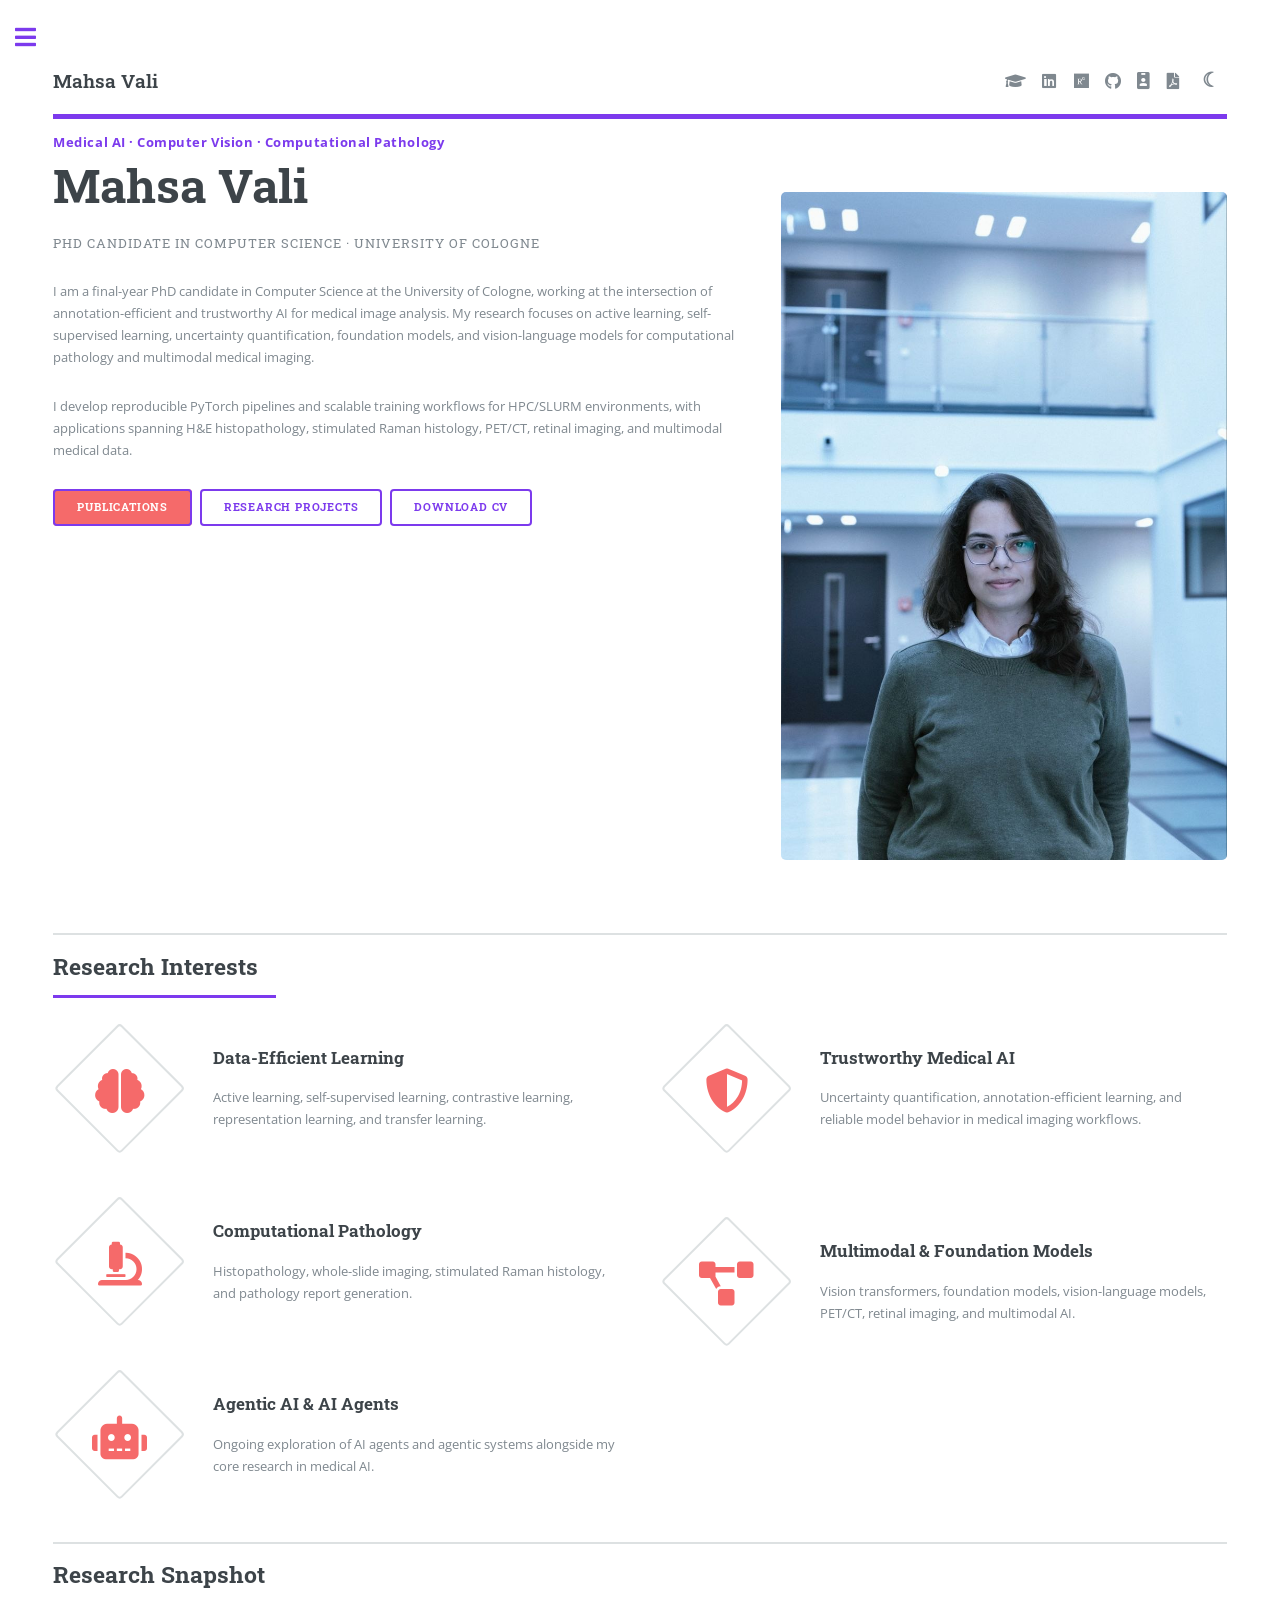
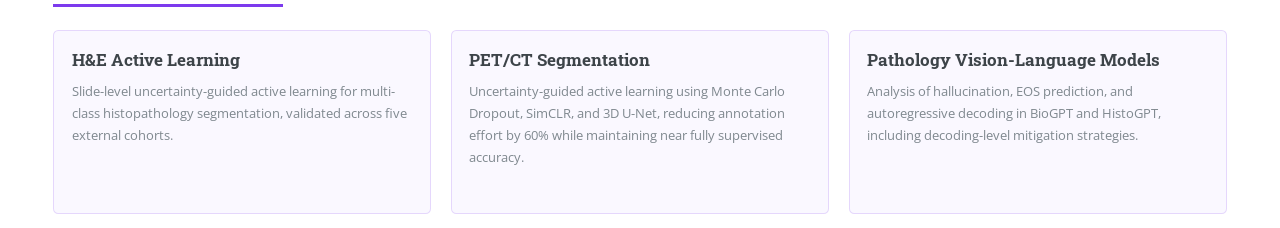
==== commit a0788cc8: "Add files via upload" ====
--- a/index.html
+++ b/index.html
@@ -40,6 +40,7 @@
   <article><span class="icon solid fa-shield-alt"></span><div class="content"><h3>Trustworthy Medical AI</h3><p>Uncertainty quantification, annotation-efficient learning, and reliable model behavior in medical imaging workflows.</p></div></article>
   <article><span class="icon solid fa-microscope"></span><div class="content"><h3>Computational Pathology</h3><p>Histopathology, whole-slide imaging, stimulated Raman histology, and pathology report generation.</p></div></article>
   <article><span class="icon solid fa-project-diagram"></span><div class="content"><h3>Multimodal &amp; Foundation Models</h3><p>Vision transformers, foundation models, vision-language models, PET/CT, retinal imaging, and multimodal AI.</p></div></article>
+  <article><span class="icon solid fa-robot"></span><div class="content"><h3>Agentic AI &amp; AI Agents</h3><p>Ongoing exploration of AI agents and agentic systems alongside my core research in medical AI.</p></div></article>
 </div></section>
 <section><header class="major"><h2>Research Snapshot</h2></header><div class="row">
 <div class="col-4 col-12-medium"><div class="project-card"><h3>H&amp;E Active Learning</h3><p>Slide-level uncertainty-guided active learning for multi-class histopathology segmentation, validated across five external cohorts.</p></div></div>
--- a/assets/css/main.css
+++ b/assets/css/main.css
@@ -2322,3 +2322,27 @@
 body.dark-mode #banner .image, body.dark-mode .activity, body.dark-mode .project-card { background:#1f2028; }
 body.dark-mode .badge, body.dark-mode .note { background:#30274a; color:#d9cfff; }
 body.dark-mode .timeline-date { color:#aaa8b5; }
+
+
+/* Active navigation item */
+#menu ul a.current-page {
+  color: var(--mahsa-purple) !important;
+  font-weight: 700;
+  position: relative;
+}
+#menu ul a.current-page::after {
+  content: "";
+  position: absolute;
+  left: 0;
+  bottom: -0.35rem;
+  width: 2.35rem;
+  height: 2px;
+  background: var(--mahsa-purple);
+  border-radius: 999px;
+}
+body.dark-mode #menu ul a.current-page {
+  color: #c9a7ff !important;
+}
+body.dark-mode #menu ul a.current-page::after {
+  background: #c9a7ff;
+}
